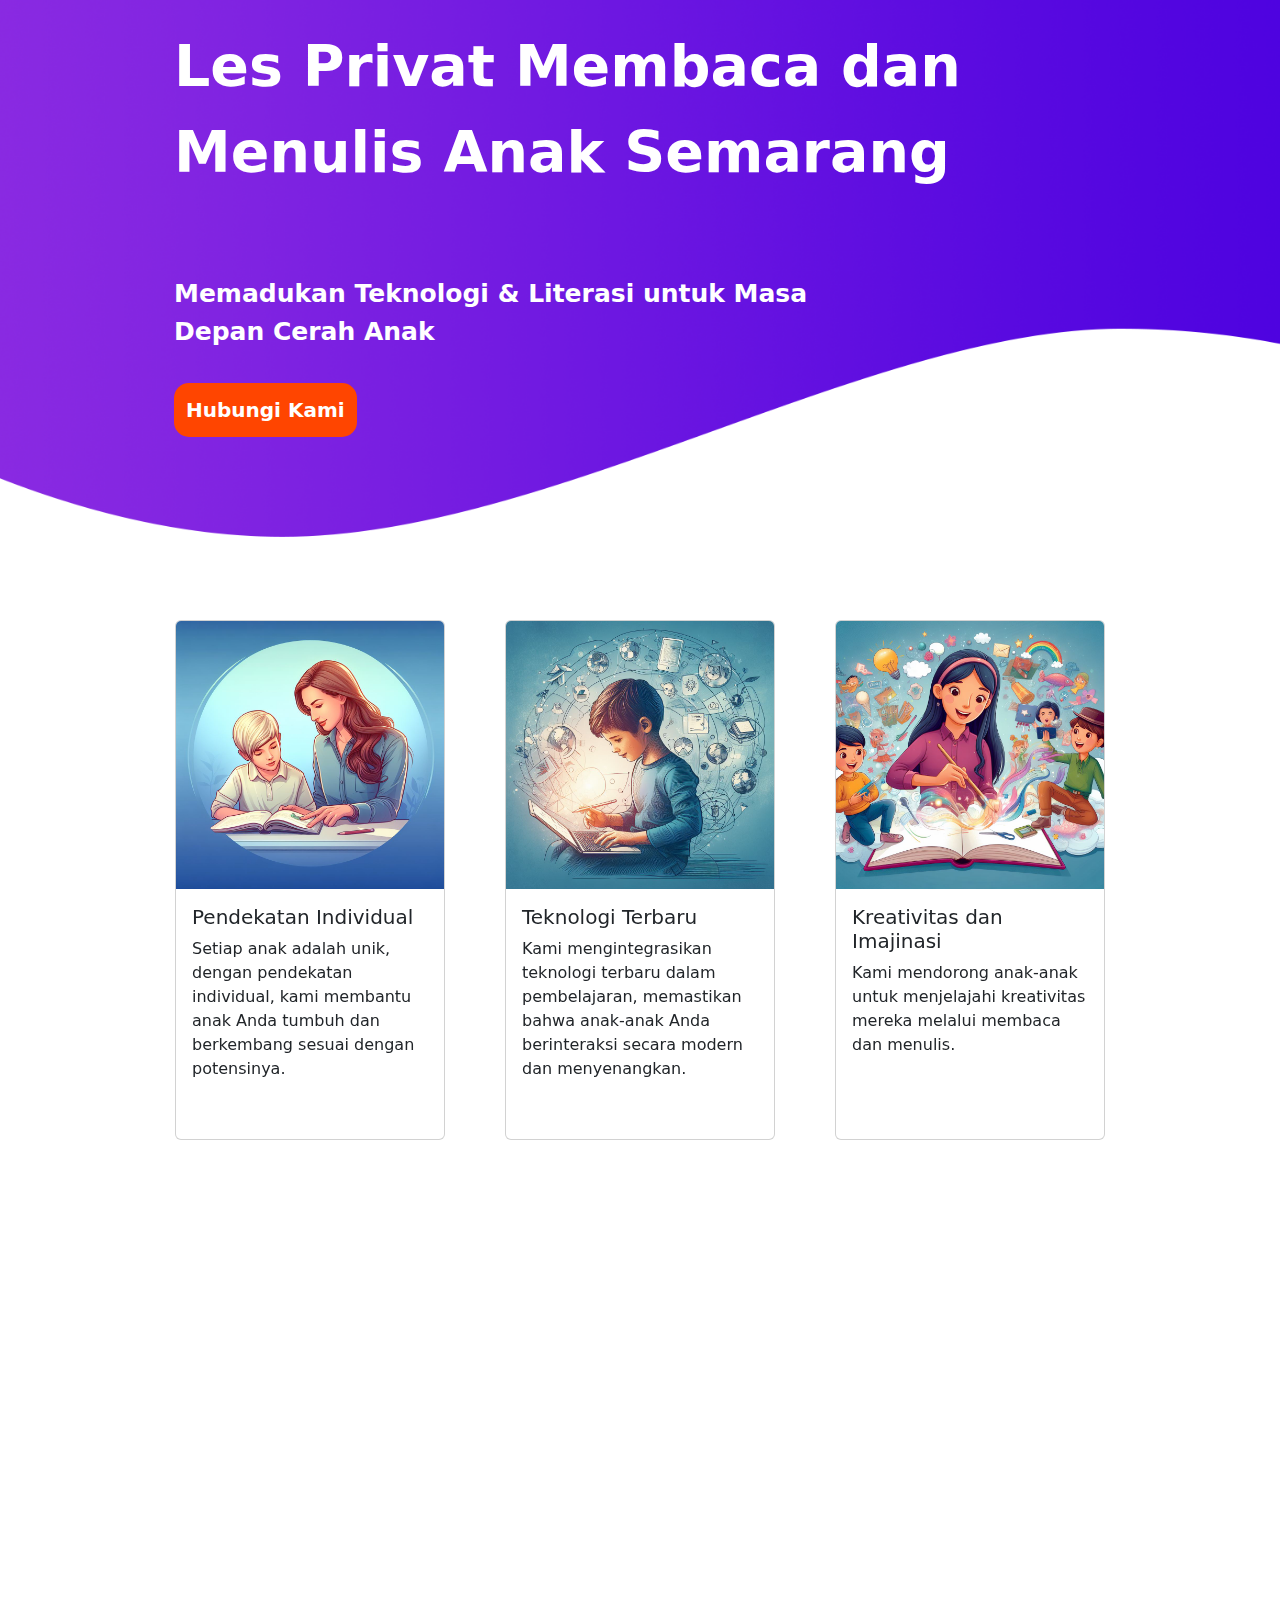
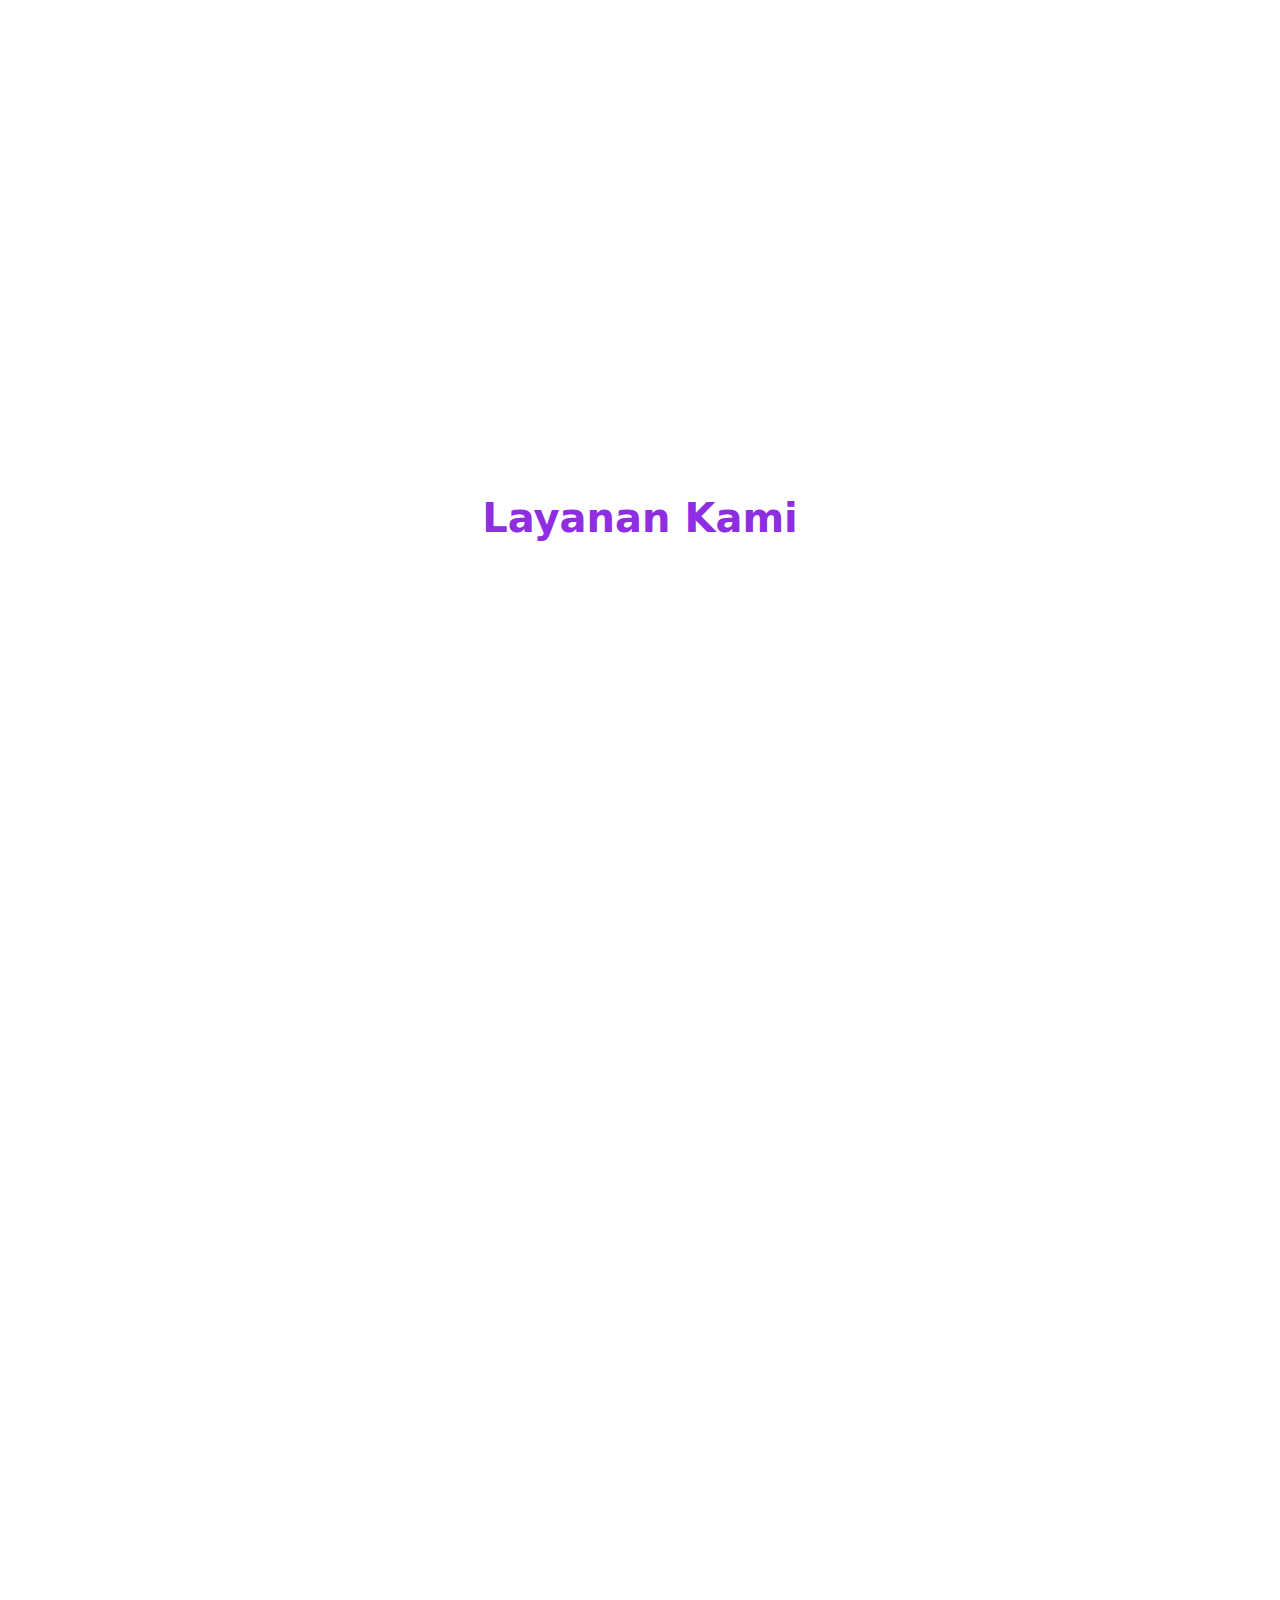
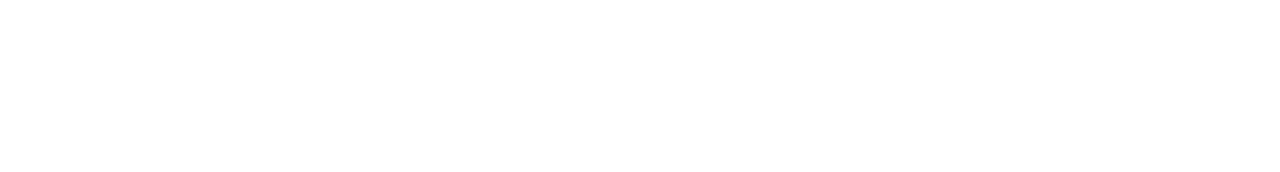
==== index.html @ 1efd6725 "Membuat landing page les privat" ====
<!doctype html>
<html lang="id">

<head>
    <meta charset="utf-8">
    <meta name="viewport" content="width=device-width, initial-scale=1">
    <title>Les Privat Membaca dan Menulis Anak Semarang</title>
    <meta name="description" content="Memadukan Teknologi & Literasi untuk Masa Depan Cerah Anak">
    <link rel="icon" href="assets/image/icon.jpg" type="image/x-icon">
    <link href="assets/css/bootstrap.min.css" rel="stylesheet">
    <link href="assets/style.css" rel="stylesheet">
    <link rel="stylesheet" href="assets/aos-master/dist/aos.css">
    <!-- Meta Pixel Code -->
    <script>
        !function (f, b, e, v, n, t, s) {
            if (f.fbq) return; n = f.fbq = function () {
                n.callMethod ?
                n.callMethod.apply(n, arguments) : n.queue.push(arguments)
            };
            if (!f._fbq) f._fbq = n; n.push = n; n.loaded = !0; n.version = '2.0';
            n.queue = []; t = b.createElement(e); t.async = !0;
            t.src = v; s = b.getElementsByTagName(e)[0];
            s.parentNode.insertBefore(t, s)
        }(window, document, 'script',
            'https://connect.facebook.net/en_US/fbevents.js');
        fbq('init', '2188706338002375');
        fbq('track', 'PageView');
    </script>
    <noscript><img height="1" width="1" style="display:none"
            src="https://www.facebook.com/tr?id=2188706338002375&ev=PageView&noscript=1" /></noscript>
    <!-- End Meta Pixel Code -->
</head>

<body>
    <div class="header">

        <div class="px-4 py-4 title-position-hd">
            <div class="title">Les Privat Membaca dan Menulis Anak Semarang
            </div>

            <div class="title-2">Memadukan Teknologi & Literasi untuk Masa Depan Cerah Anak</div>

            <div><a href="https://wa.me/6283842368811" target="_blank"><button class="title-cta">Hubungi
                        Kami</button></a></div>

        </div>

    </div>


    <div class="layanan">

        <div class="card layanan-card-margin" style="width: 270px;" data-aos="fade-down">
            <img src="assets/image/individu.jpg" class="card-img-top" alt="...">
            <div class="card-body">
                <h5 class="card-title">Pendekatan Individual</h5>
                <p class="card-text">Setiap anak adalah unik,
                    dengan pendekatan individual, kami membantu anak Anda tumbuh dan berkembang sesuai dengan
                    potensinya.</p>

            </div>
        </div>

        <div class="card layanan-card-margin" style="width: 270px;" data-aos="fade-up">
            <img src="assets/image/teknologi.jpg" class="card-img-top" alt="...">
            <div class="card-body">

                <h5 class="card-title">Teknologi Terbaru</h5>
                <p class="card-text"> Kami mengintegrasikan teknologi terbaru dalam pembelajaran, memastikan bahwa
                    anak-anak Anda berinteraksi secara modern dan menyenangkan.</p>


            </div>
        </div>

        <div class="card layanan-card-margin" style="width: 270px;" data-aos="fade-down">
            <img src="assets/image/imajinasi.jpg" class="card-img-top" alt="...">
            <div class="card-body">

                <h5 class="card-title">Kreativitas dan Imajinasi</h5>
                <p class="card-text">Kami mendorong anak-anak untuk menjelajahi kreativitas mereka melalui membaca dan
                    menulis.</p>


            </div>
        </div>

    </div>

    <div class="tentang mt-4" data-aos="fade-up">
        <div class="tentang-pading">

            <img src="assets/image/alifsyahcom.jpg" class="profil" alt="Alifsyah">
            <div class="tentang-text tentang-text-margin">Saya adalah seorang programmer IT yang mendefinisikan masa
                depan melalui baris-baris kode canggih.
            </div>

            <div class="tentang-text mt-3">Selain passion saya dalam teknologi, saya juga memiliki pengalaman yang
                berharga
                dalam mengajar anak-anak memahami dunia kata-kata. Saya sangat percaya bahwa literasi adalah kunci untuk
                masa depan yang cerah, dan saya berkomitmen untuk membantu anak-anak meraih potensi mereka dalam hal
                membaca dan menulis.
            </div>
        </div>
    </div>

    <div class="client mt-4">
        <div class="client-title">Layanan Kami</div>
    </div>



    <div class="center-client-data">
        <div class="client-data">



            <div class="card client-card-margin" style="width: 270px;" data-aos="fade-up">
                <img src="assets/image/laptop.jpg" class="card-img-top" alt="...">
                <div class="card-body">
                    <h5 class="card-title">Menggunakan Laptop</h5>
                    <p class="card-text">Kami menggunakan laptop, untuk memberikan cara belajar yang lebih modern.</p>




                </div>
            </div>


            <div class="card client-card-margin" style="width: 270px;" data-aos="fade-down">
                <img src="assets/image/buku.jpg" class="card-img-top" alt="...">
                <div class="card-body">
                    <h5 class="card-title">Tersedia Alat Tulis</h5>
                    <p class="card-text">Semua perlengkapan tulis seperti buku dan pensil sudah kami sediakan.
                    </p>





                </div>
            </div>


            <div class="card client-card-margin" style="width: 270px;" data-aos="fade-up">
                <img src="assets/image/rumah.jpg" class="card-img-top" alt="...">
                <div class="card-body">
                    <h5 class="card-title">Belajar Di rumah Sendiri</h5>
                    <p class="card-text">Kami siap datang ke rumah anda, belajar menjadi lebih nyaman.
                    </p>



                </div>
            </div>


        </div>
    </div>



    <div class="kontak" data-aos="fade-up">
        <div class="kontak-margin">
            <div class="footer-text mt-footer-text ">
                Telepon: 083842368811
            </div>
            <div class="footer-text mt-2">
                Alamat: Jl.Peterongan Tengah No.369 Semarang
            </div>
            <div class="mt-2">
                <span><a href="https://www.instagram.com/alifsyahpanji/" target="_blank"><img
                            src="assets/image/instagram.png" alt="instagram" style="width: 35px;"></a></span>

                <span class="ms-3"><a href="https://www.facebook.com/AlifsyahPanji/" target="_blank"><img
                            src="assets/image/facebook.png" alt="facebook" style="width: 35px;"></a></span>

            </div>

        </div>

        <div class="copyright">
            <div>Alifsyah &copy;
                2023
            </div>
        </div>



    </div>

    <script src="assets/aos-master/dist/aos.js"></script>
    <script>
        AOS.init();
    </script>
    <script src="assets/js/bootstrap.bundle.min.js"></script>
</body>

</html>
---- assets/style.css ----
.header {
    background-image: url(image/wave-header.png);
    background-repeat: no-repeat;
    background-size: cover;
    background-position: center;
    height: 400px;
}

.title {
    color: white;
    font-size: 28px;
    font-weight: 600;
}

.title-2 {
    color: white;
    font-size: 18px;
    font-weight: 600;
    margin-top: 50px;
}

.title-cta {
    font-weight: 600;
    background-color: orangered;
    color: white;
    padding: 12px;
    border-radius: 15px;
    border: none;
    margin-top: 27px;
}

.layanan {
    display: flex;
    flex-direction: column;
    align-items: center;
    margin-top: 30px;
}

.layanan-card-margin {
    margin-top: 40px;
    height: 520px;
}

.tentang {
    background-image: url(image/wave-mid.png);
    background-repeat: no-repeat;
    background-size: cover;
    background-position: center;
    height: 700px;
}

.tentang-pading {
    padding-left: 17px;
    padding-right: 17px;
}

.tentang-text-margin {
    margin-top: 31px;
}

.tentang-text {
    color: white;
    font-size: 16px;
    font-weight: 600;
}

.profil {
    width: 150px;
    border-radius: 50%;
    margin-top: 70px;
}

.client {
    display: flex;
    justify-content: center;
}

.client-title {
    color: #8E2DE2;
    font-size: 30px;
    font-weight: 600;
}

.center-client-data {
    display: flex;
    justify-content: center;
}

.client-data {
    display: flex;
    flex-direction: column;
    align-items: center;
    margin-top: 40px;
}

.client-card-margin {
    margin-top: 30px;
    height: 450px;
}

.btn-project {
    background-color: #8E2DE2;
    color: white;
    border-radius: 10px;
    padding: 9px;
    text-decoration: none;
    margin-top: 50px;
    font-weight: 700;
}

.kontak {
    margin-top: 70px;
    background-image: url(image/wave-footer.png);
    background-repeat: no-repeat;
    background-size: cover;
    background-position: center;
    height: 300px;
}

.kontak-margin {
    padding-top: 27px;
    margin-left: 15px;
    width: 300px;
}

.mt-footer-text {
    margin-top: 45px;
}

.footer-text {
    color: white;
    font-size: 16px;
    font-weight: 600;

}

.copyright {
    display: flex;
    justify-content: center;
    font-size: 15px;
    font-weight: 700;
    color: white;
    margin-top: 55px;
}


@media only screen and (orientation: landscape) {
    .header {
        background-image: url(image/wave-header-hd.png);
        height: 550px;

    }

    .title-position-hd {
        margin-left: 150px;
        margin-right: 150px;
    }

    .title {
        font-size: 57px;
        font-weight: 700;
    }

    .title-2 {
        width: 700px;
        font-size: 25px;
        font-weight: 600;
        margin-top: 80px;
    }

    .title-cta {
        font-family: 700;
        font-size: 20px;
        margin-top: 33px;
    }

    .layanan {
        flex-direction: row;
        justify-content: center;
    }

    .layanan-card-margin {
        margin-top: 40px;
        margin-left: 30px;
        margin-right: 30px;

    }

    .tentang {
        background-image: url(image/wave-mid-hd.png);
        height: 900px;
    }

    .tentang-pading {
        margin-left: 150px;
    }

    .profil {
        width: 250px;
        border-radius: 50%;
        margin-top: 110px;
    }

    .tentang-text {
        font-size: 25px;
        font-weight: 600;
        width: 900px;
    }

    .tentang-text-margin {
        margin-top: 60px;
    }

    .client-title {

        font-size: 40px;
        font-weight: 600;
    }

    .client-data {
        flex-direction: row;
        justify-content: center;
        margin-top: 50px;
        margin-left: 40px;
        flex-wrap: wrap;
        width: 1000px;

    }

    .client-card-margin {
        margin-left: 30px;
        margin-right: 30px;
    }



    .kontak {
        background-image: url(image/wave-footer-hd.png);
        height: 520px;
    }

    .kontak-margin {
        padding-top: 170px;
        margin-left: 150px;
        width: 600px;
    }

    .footer-text {
        font-size: 25px;
        font-weight: 600;

    }

    .copyright {
        font-size: 20px;
        font-weight: 700;
        margin-top: 115px;
    }


}
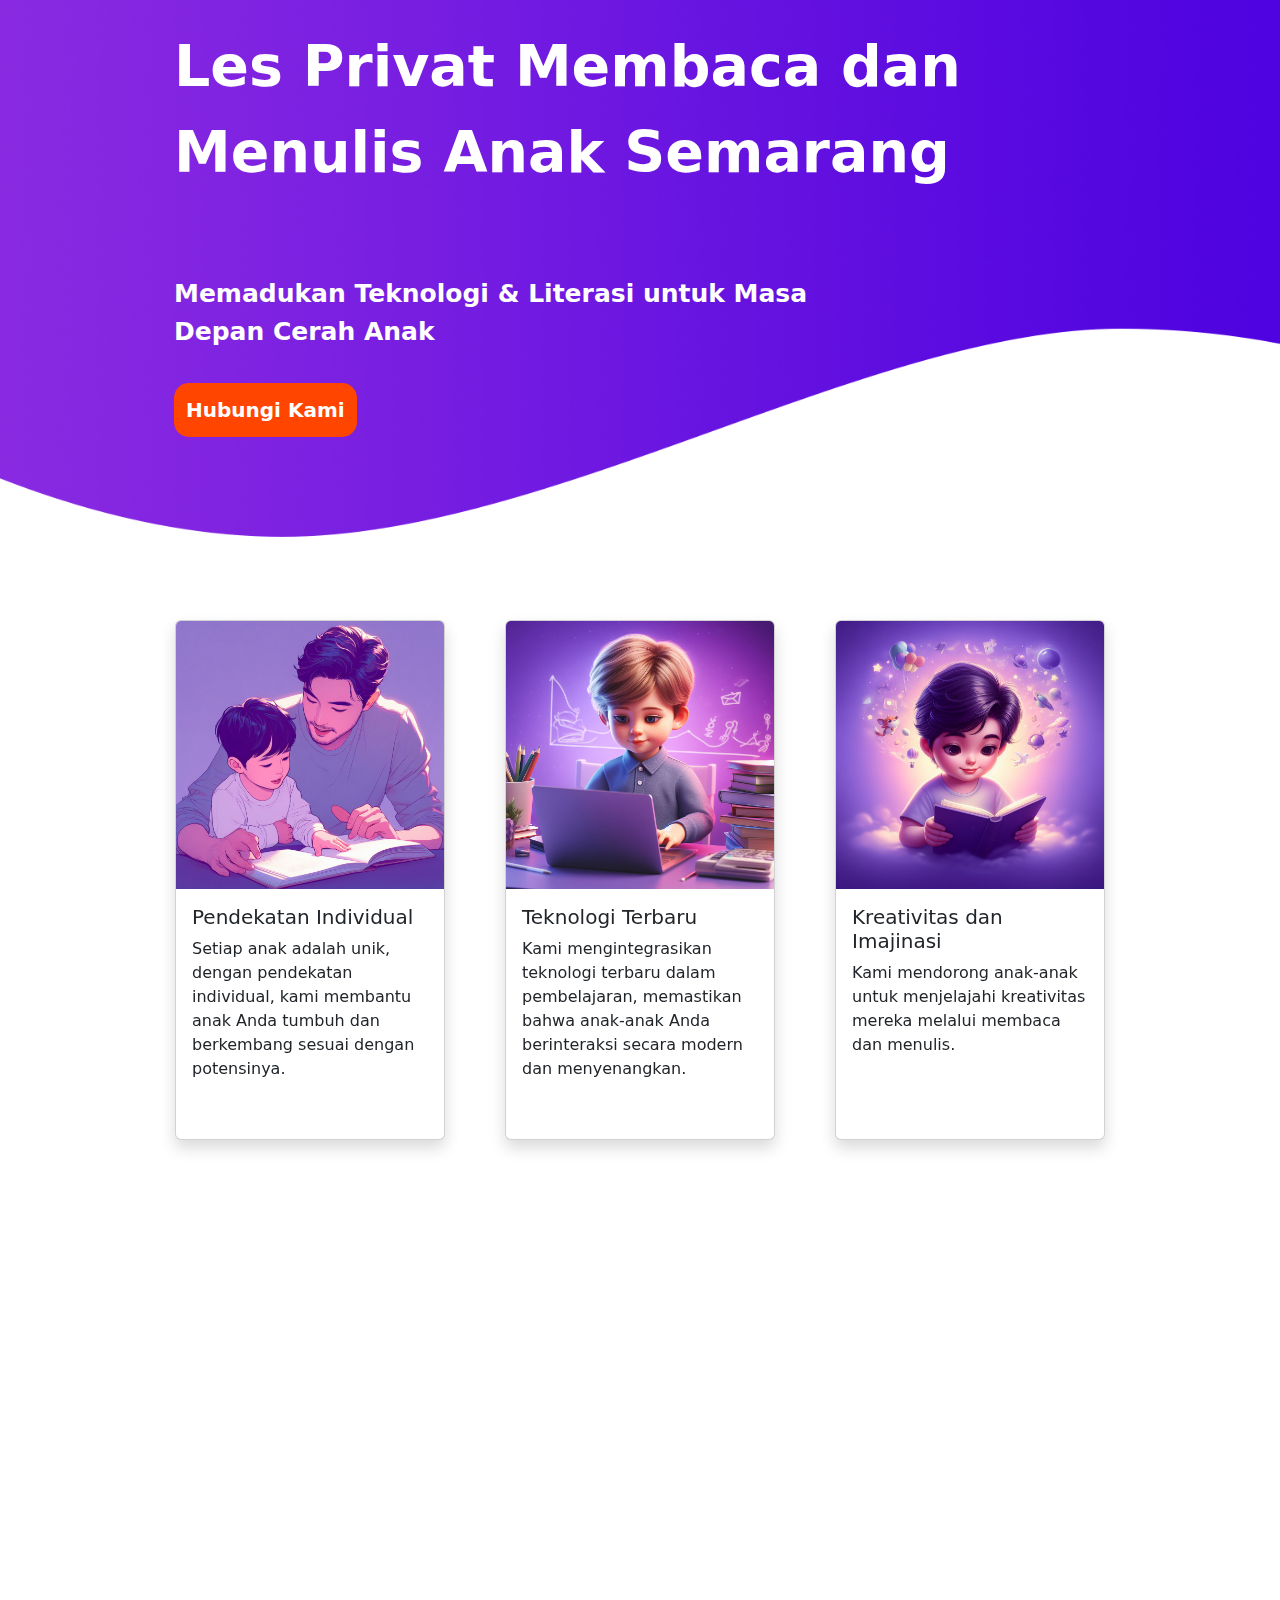
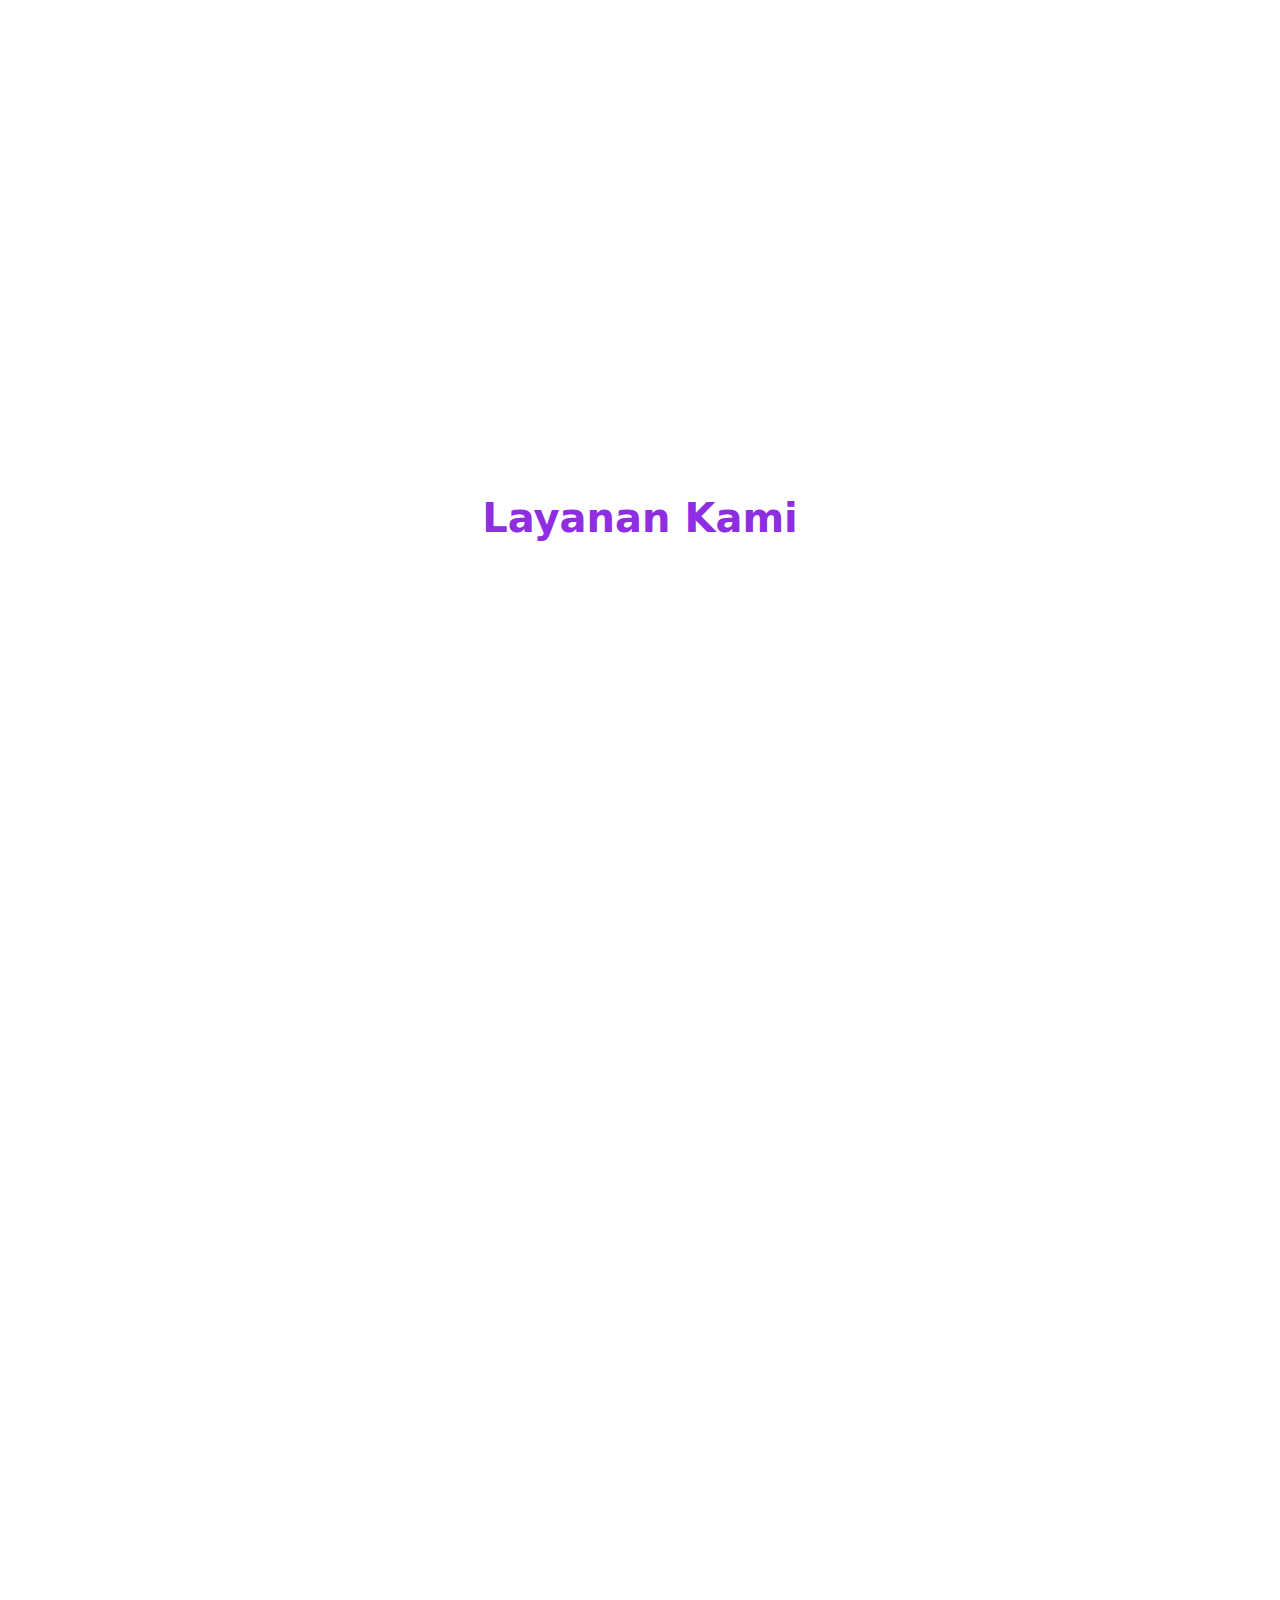
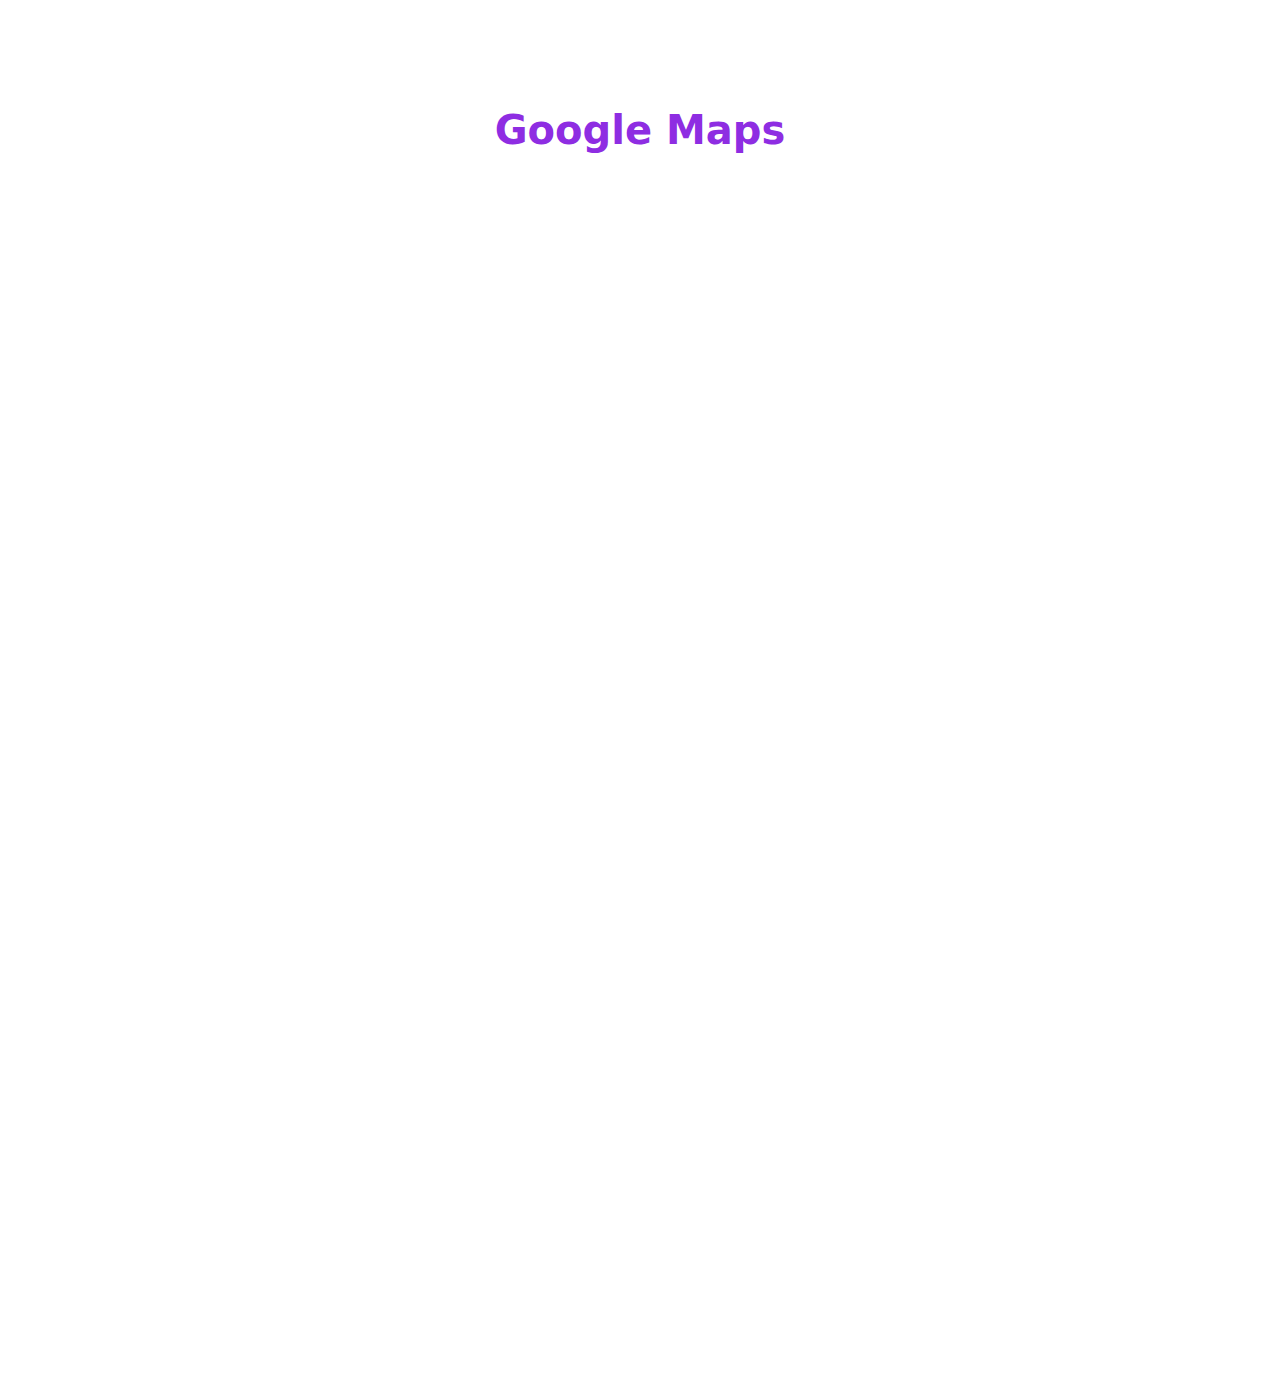
==== commit bd99532e: "Menambah CTA dan memperbaiki beberapa info" ====
--- a/index.html
+++ b/index.html
@@ -15,7 +15,7 @@
         !function (f, b, e, v, n, t, s) {
             if (f.fbq) return; n = f.fbq = function () {
                 n.callMethod ?
-                n.callMethod.apply(n, arguments) : n.queue.push(arguments)
+                    n.callMethod.apply(n, arguments) : n.queue.push(arguments)
             };
             if (!f._fbq) f._fbq = n; n.push = n; n.loaded = !0; n.version = '2.0';
             n.queue = []; t = b.createElement(e); t.async = !0;
@@ -50,8 +50,8 @@
 
     <div class="layanan">
 
-        <div class="card layanan-card-margin" style="width: 270px;" data-aos="fade-down">
-            <img src="assets/image/individu.jpg" class="card-img-top" alt="...">
+        <div class="card layanan-card-margin shadow" style="width: 270px;" data-aos="fade-down">
+            <img src="assets/image/manfaat1.jpg" class="card-img-top" alt="...">
             <div class="card-body">
                 <h5 class="card-title">Pendekatan Individual</h5>
                 <p class="card-text">Setiap anak adalah unik,
@@ -61,8 +61,8 @@
             </div>
         </div>
 
-        <div class="card layanan-card-margin" style="width: 270px;" data-aos="fade-up">
-            <img src="assets/image/teknologi.jpg" class="card-img-top" alt="...">
+        <div class="card layanan-card-margin shadow" style="width: 270px;" data-aos="fade-up">
+            <img src="assets/image/manfaat2.jpg" class="card-img-top" alt="...">
             <div class="card-body">
 
                 <h5 class="card-title">Teknologi Terbaru</h5>
@@ -73,8 +73,8 @@
             </div>
         </div>
 
-        <div class="card layanan-card-margin" style="width: 270px;" data-aos="fade-down">
-            <img src="assets/image/imajinasi.jpg" class="card-img-top" alt="...">
+        <div class="card layanan-card-margin shadow" style="width: 270px;" data-aos="fade-down">
+            <img src="assets/image/manfaat3.jpg" class="card-img-top" alt="...">
             <div class="card-body">
 
                 <h5 class="card-title">Kreativitas dan Imajinasi</h5>
@@ -115,8 +115,8 @@
 
 
 
-            <div class="card client-card-margin" style="width: 270px;" data-aos="fade-up">
-                <img src="assets/image/laptop.jpg" class="card-img-top" alt="...">
+            <div class="card client-card-margin shadow" style="width: 270px;" data-aos="fade-up">
+                <img src="assets/image/laptop-purple.jpg" class="card-img-top" alt="...">
                 <div class="card-body">
                     <h5 class="card-title">Menggunakan Laptop</h5>
                     <p class="card-text">Kami menggunakan laptop, untuk memberikan cara belajar yang lebih modern.</p>
@@ -128,8 +128,8 @@
             </div>
 
 
-            <div class="card client-card-margin" style="width: 270px;" data-aos="fade-down">
-                <img src="assets/image/buku.jpg" class="card-img-top" alt="...">
+            <div class="card client-card-margin shadow" style="width: 270px;" data-aos="fade-down">
+                <img src="assets/image/book-purple.jpg" class="card-img-top" alt="...">
                 <div class="card-body">
                     <h5 class="card-title">Tersedia Alat Tulis</h5>
                     <p class="card-text">Semua perlengkapan tulis seperti buku dan pensil sudah kami sediakan.
@@ -143,11 +143,11 @@
             </div>
 
 
-            <div class="card client-card-margin" style="width: 270px;" data-aos="fade-up">
-                <img src="assets/image/rumah.jpg" class="card-img-top" alt="...">
+            <div class="card client-card-margin shadow" style="width: 270px;" data-aos="fade-up">
+                <img src="assets/image/home-purple.jpg" class="card-img-top" alt="...">
                 <div class="card-body">
-                    <h5 class="card-title">Belajar Di rumah Sendiri</h5>
-                    <p class="card-text">Kami siap datang ke rumah anda, belajar menjadi lebih nyaman.
+                    <h5 class="card-title">Belajar di Rumah Sendiri</h5>
+                    <p class="card-text">Tidak perlu repot keluar rumah, belajar lebih nyaman di rumah sendiri.
                     </p>
 
 
@@ -161,7 +161,44 @@
 
 
 
-    <div class="kontak" data-aos="fade-up">
+    <div class="callto mt-4" data-aos="fade-down">
+        <div class="tentang-pading">
+
+
+            <div class="center-callto">
+                <div>
+                    <div class="callto-text">Sempurnakan Kemampuan Membaca dan Menulis Anak Anda
+                    </div>
+
+                    <div><a href="https://wa.me/6283842368811" target="_blank"><button class="title-cta">Whatsapp
+                                Kami</button></a></div>
+
+                </div>
+            </div>
+
+
+
+
+
+
+        </div>
+    </div>
+
+
+    <div class="client mt-4">
+        <div class="client-title">Google Maps</div>
+    </div>
+
+    <div class="container-maps" data-aos="fade-up">
+        <iframe
+            src="https://www.google.com/maps/embed?pb=!1m18!1m12!1m3!1d3960.0440746076415!2d110.43184637385001!3d-7.004092992997219!2m3!1f0!2f0!3f0!3m2!1i1024!2i768!4f13.1!3m3!1m2!1s0x2e708d1105a6be79%3A0x10c26c56559aa28d!2sAlifsyah%20Panji!5e0!3m2!1sid!2sid!4v1697642047050!5m2!1sid!2sid"
+            class="iframemaps" style="border:0;" allowfullscreen="" loading="lazy"
+            referrerpolicy="no-referrer-when-downgrade"></iframe>
+    </div>
+
+
+
+    <div class="kontak" data-aos="fade-down">
         <div class="kontak-margin">
             <div class="footer-text mt-footer-text ">
                 Telepon: 083842368811
--- a/assets/style.css
+++ b/assets/style.css
@@ -84,6 +84,7 @@
 .center-client-data {
     display: flex;
     justify-content: center;
+    margin-bottom: 60px;
 }
 
 .client-data {
@@ -106,6 +107,39 @@
     text-decoration: none;
     margin-top: 50px;
     font-weight: 700;
+}
+
+.callto {
+    background-image: url(image/cta-m.png);
+    height: 376px;
+}
+
+.center-callto {
+    display: flex;
+    align-items: center;
+    height: 370px;
+
+}
+
+.callto-text {
+    color: white;
+    font-size: 25px;
+    font-weight: 700;
+}
+
+.callto-text-margin {
+    padding-top: 90px;
+}
+
+.container-maps {
+    display: flex;
+    justify-content: center;
+    margin-top: 40px;
+}
+
+.iframemaps {
+    width: 290px;
+    height: 290px;
 }
 
 .kontak {
@@ -232,6 +266,32 @@
         margin-right: 30px;
     }
 
+    .callto {
+        background-image: url(image/cta-hd.png);
+        height: 538px;
+    }
+
+    .center-callto {
+        height: 530px;
+
+    }
+
+
+    .callto-text {
+        font-size: 45px;
+        font-weight: 700;
+        width: 900px;
+    }
+
+    .callto-text-margin {
+        padding-top: 130px;
+    }
+
+    .iframemaps {
+        width: 900px;
+        height: 600px;
+    }
+
 
 
     .kontak {
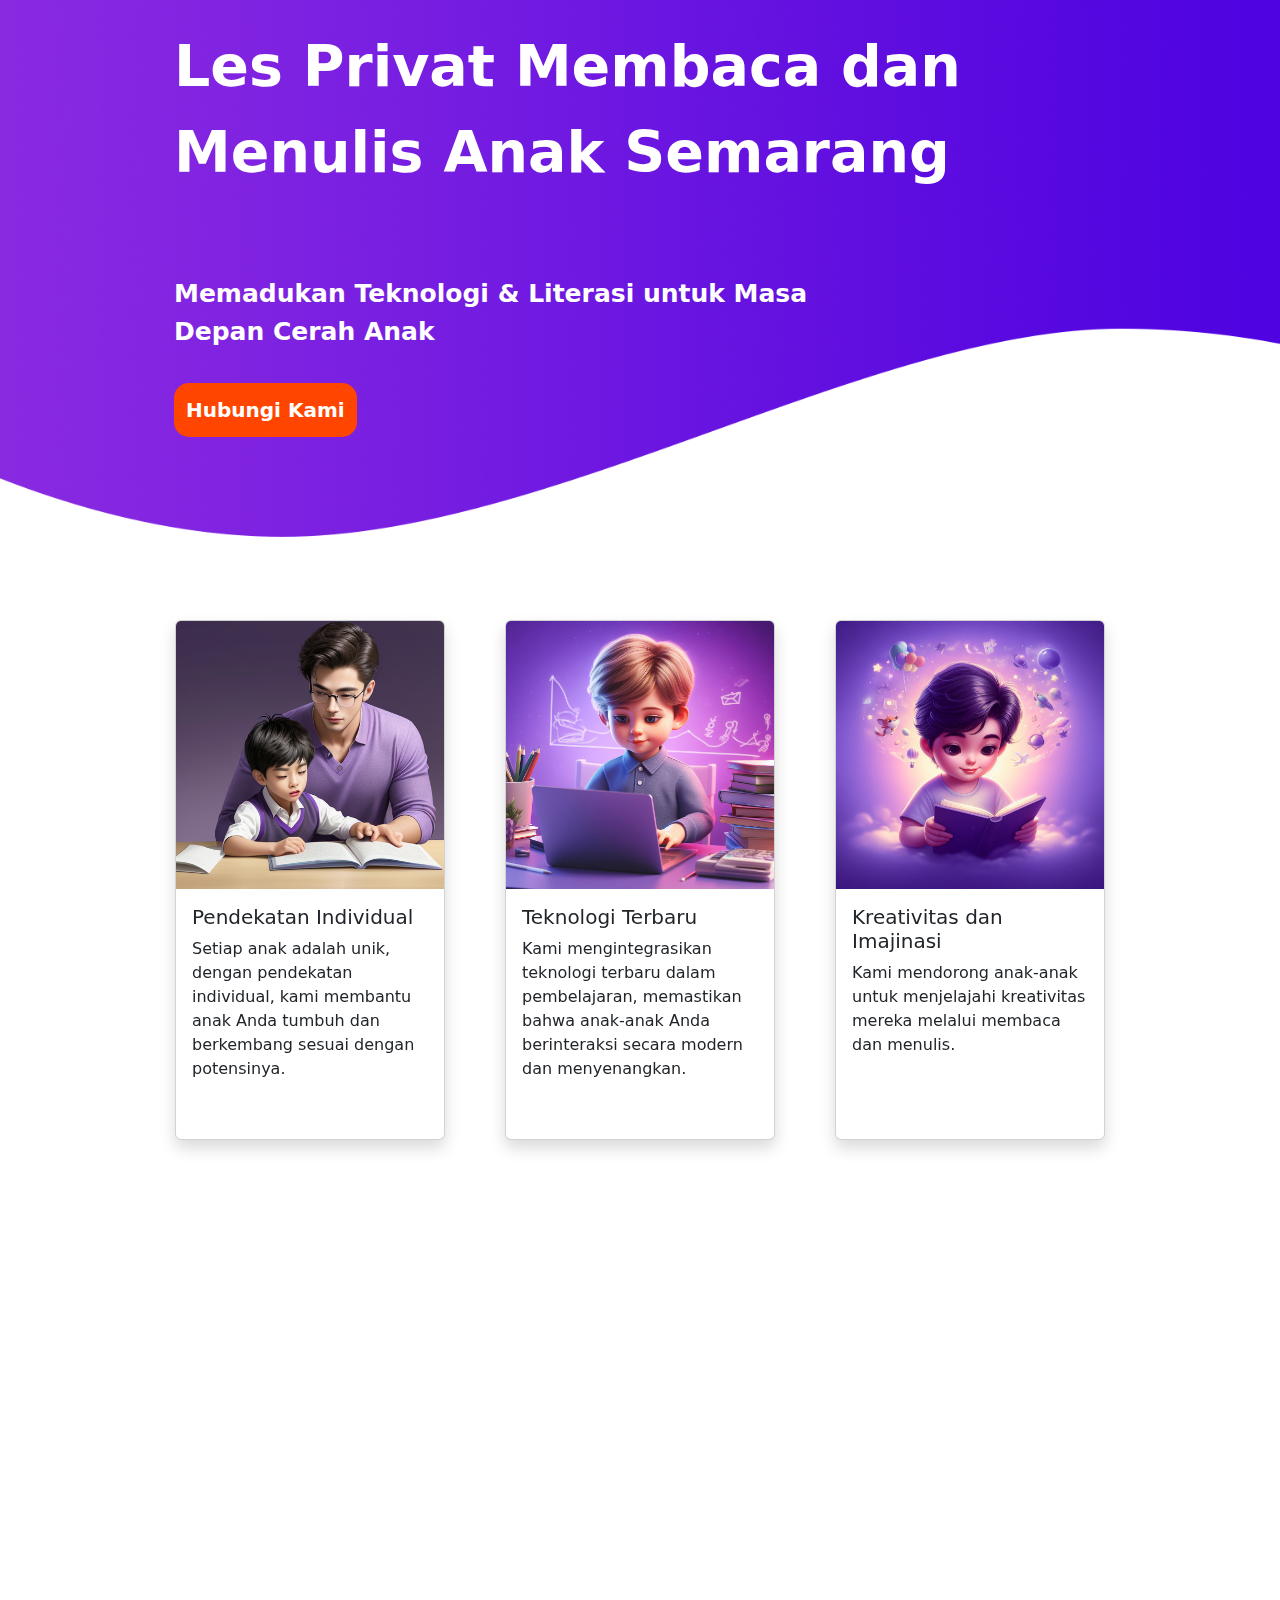
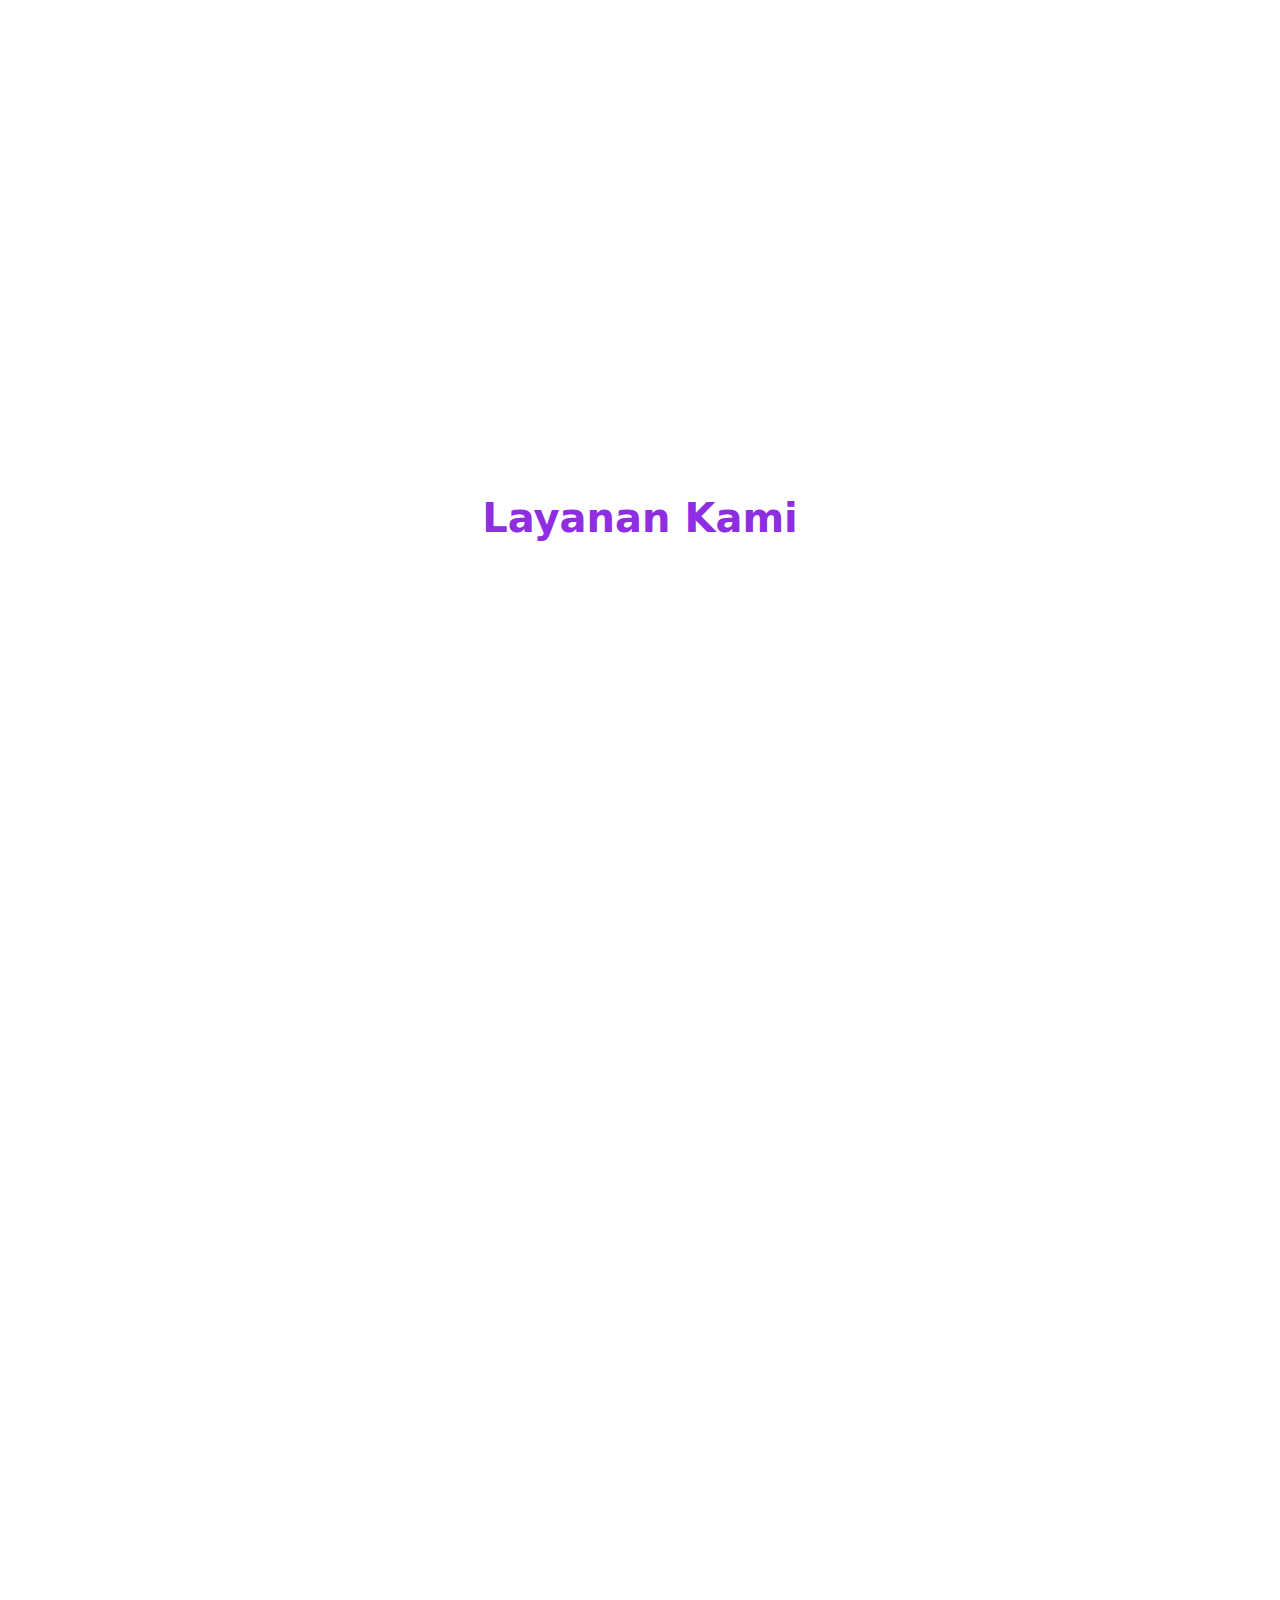
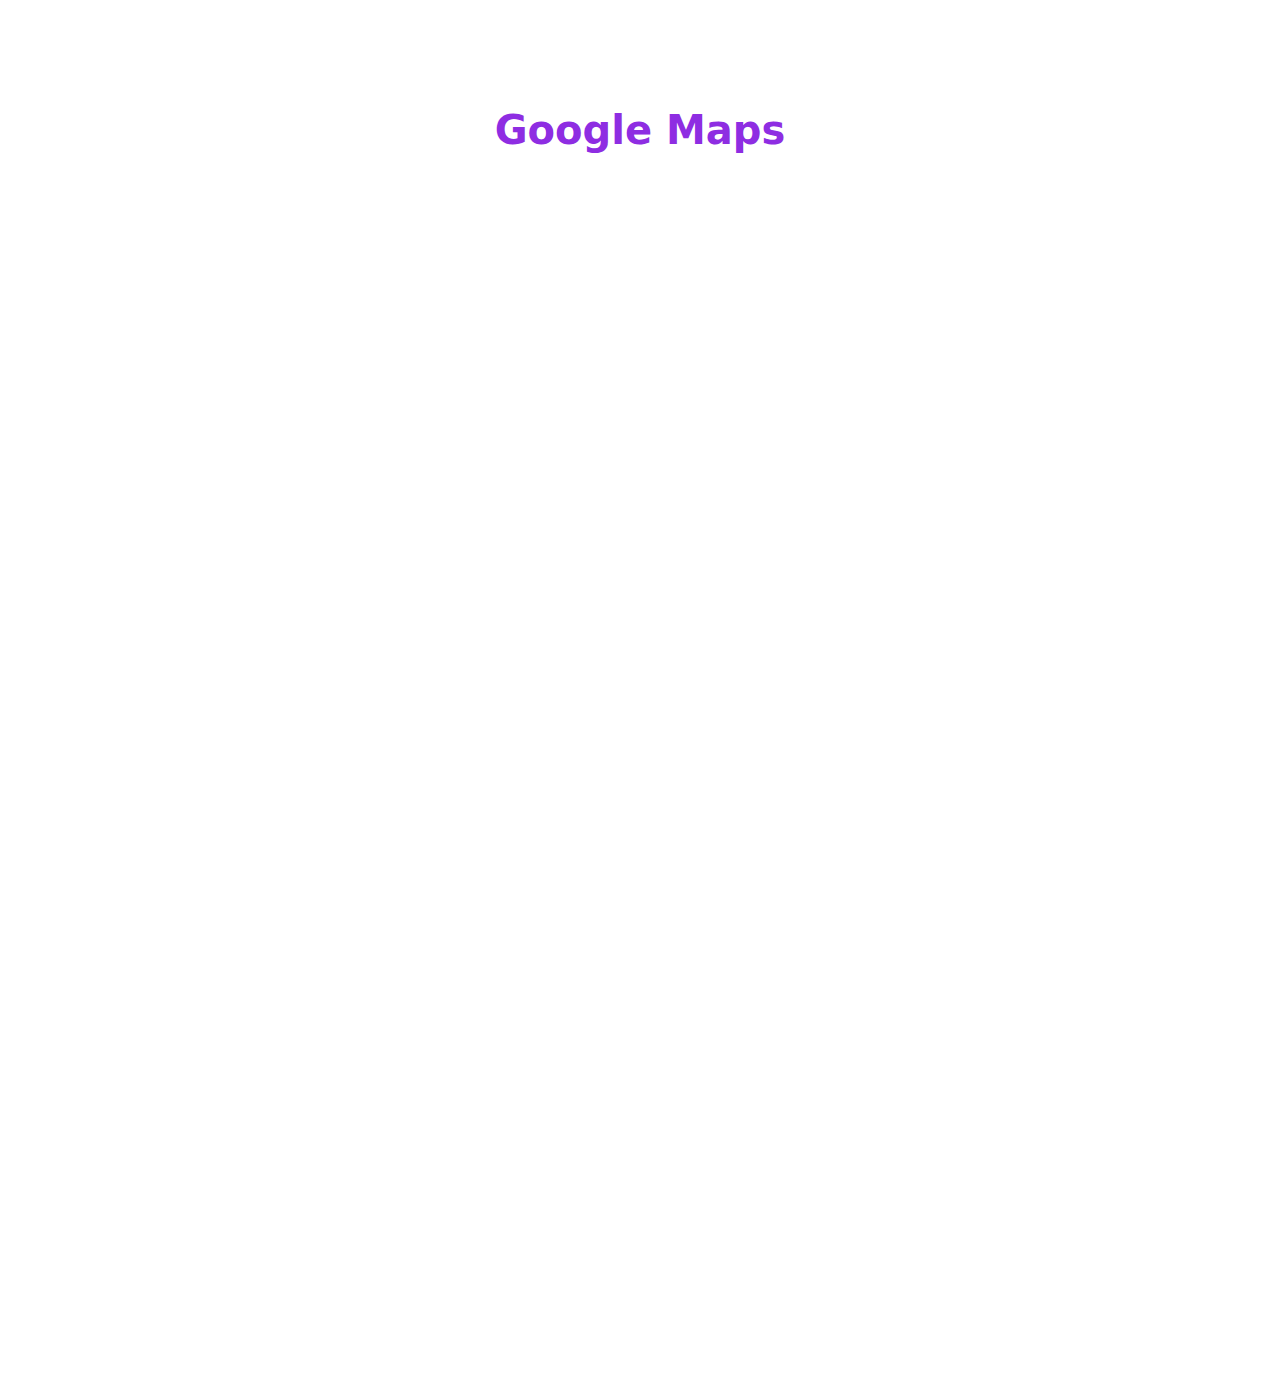
==== commit 6783fbb3: "Mengubah gambar pendekatan individual" ====
--- a/index.html
+++ b/index.html
@@ -51,7 +51,7 @@
     <div class="layanan">
 
         <div class="card layanan-card-margin shadow" style="width: 270px;" data-aos="fade-down">
-            <img src="assets/image/manfaat1.jpg" class="card-img-top" alt="...">
+            <img src="assets/image/manfaat1-ai.png" class="card-img-top" alt="...">
             <div class="card-body">
                 <h5 class="card-title">Pendekatan Individual</h5>
                 <p class="card-text">Setiap anak adalah unik,
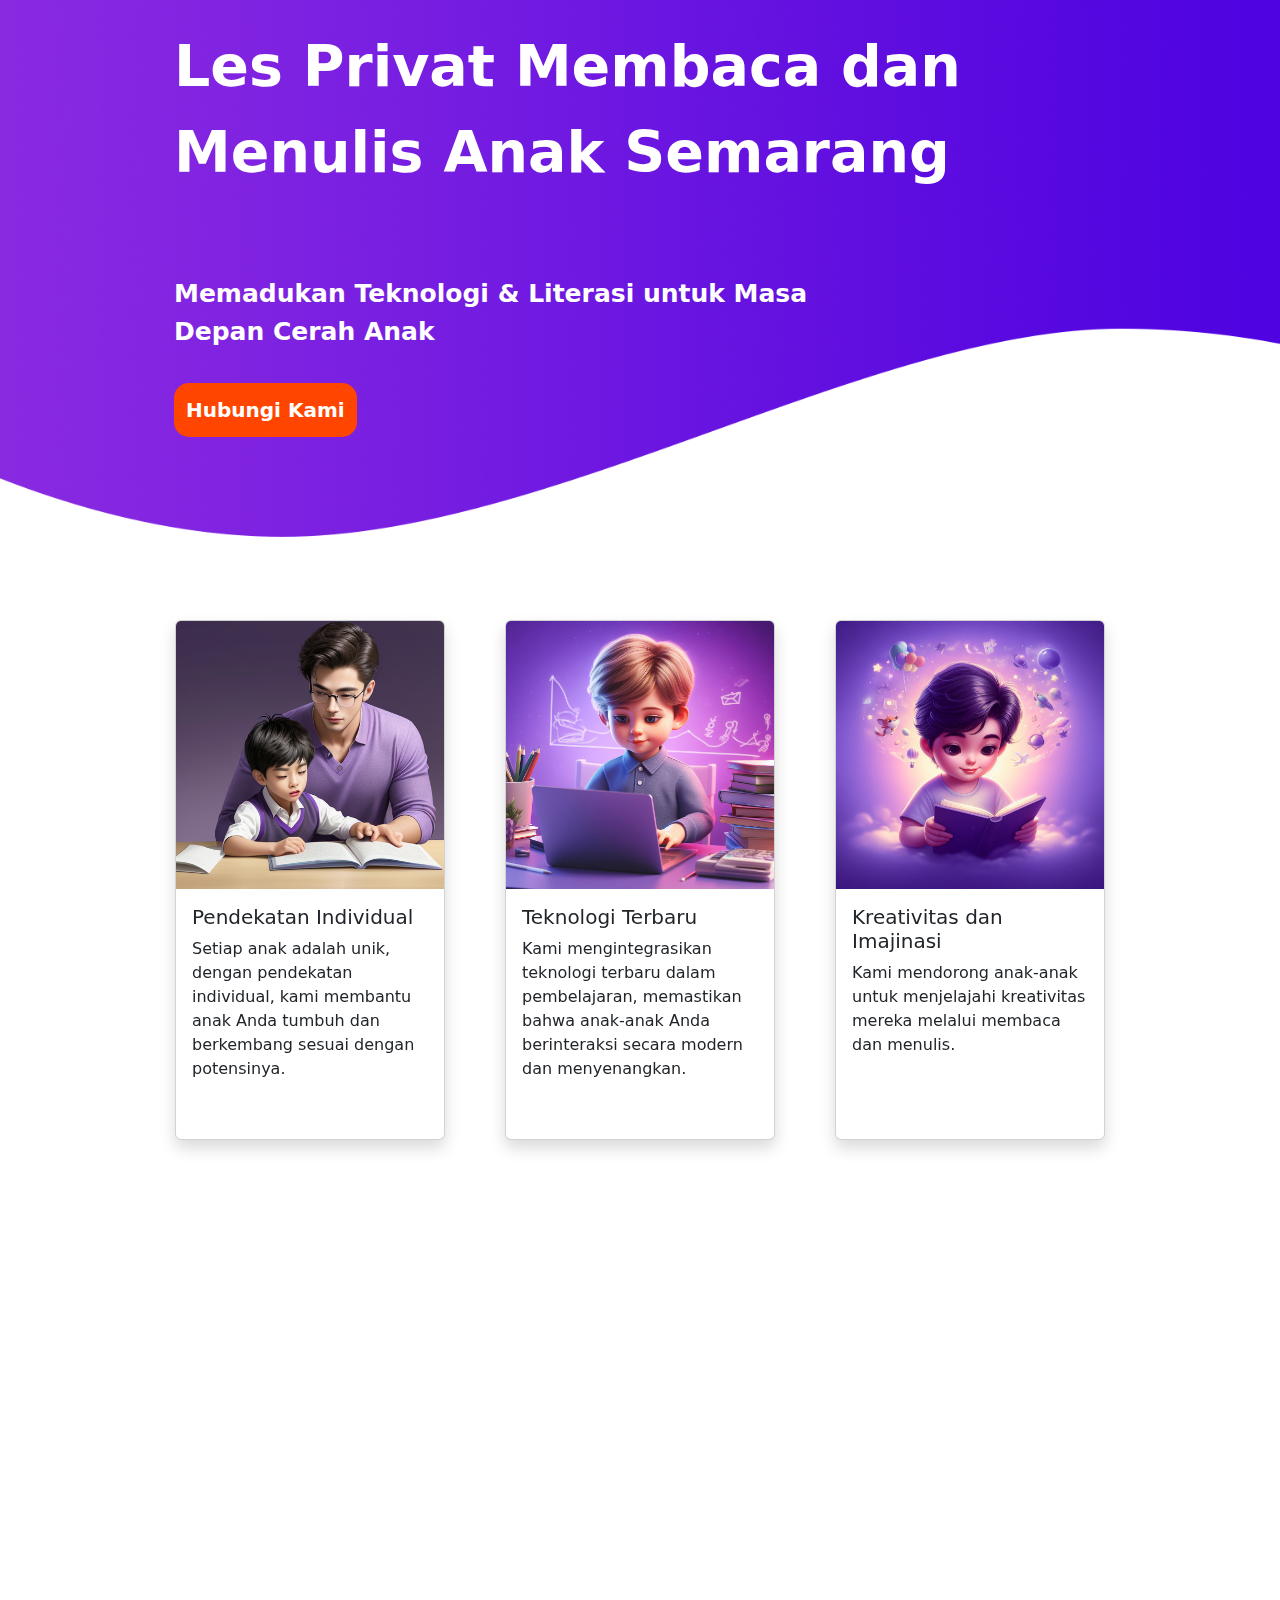
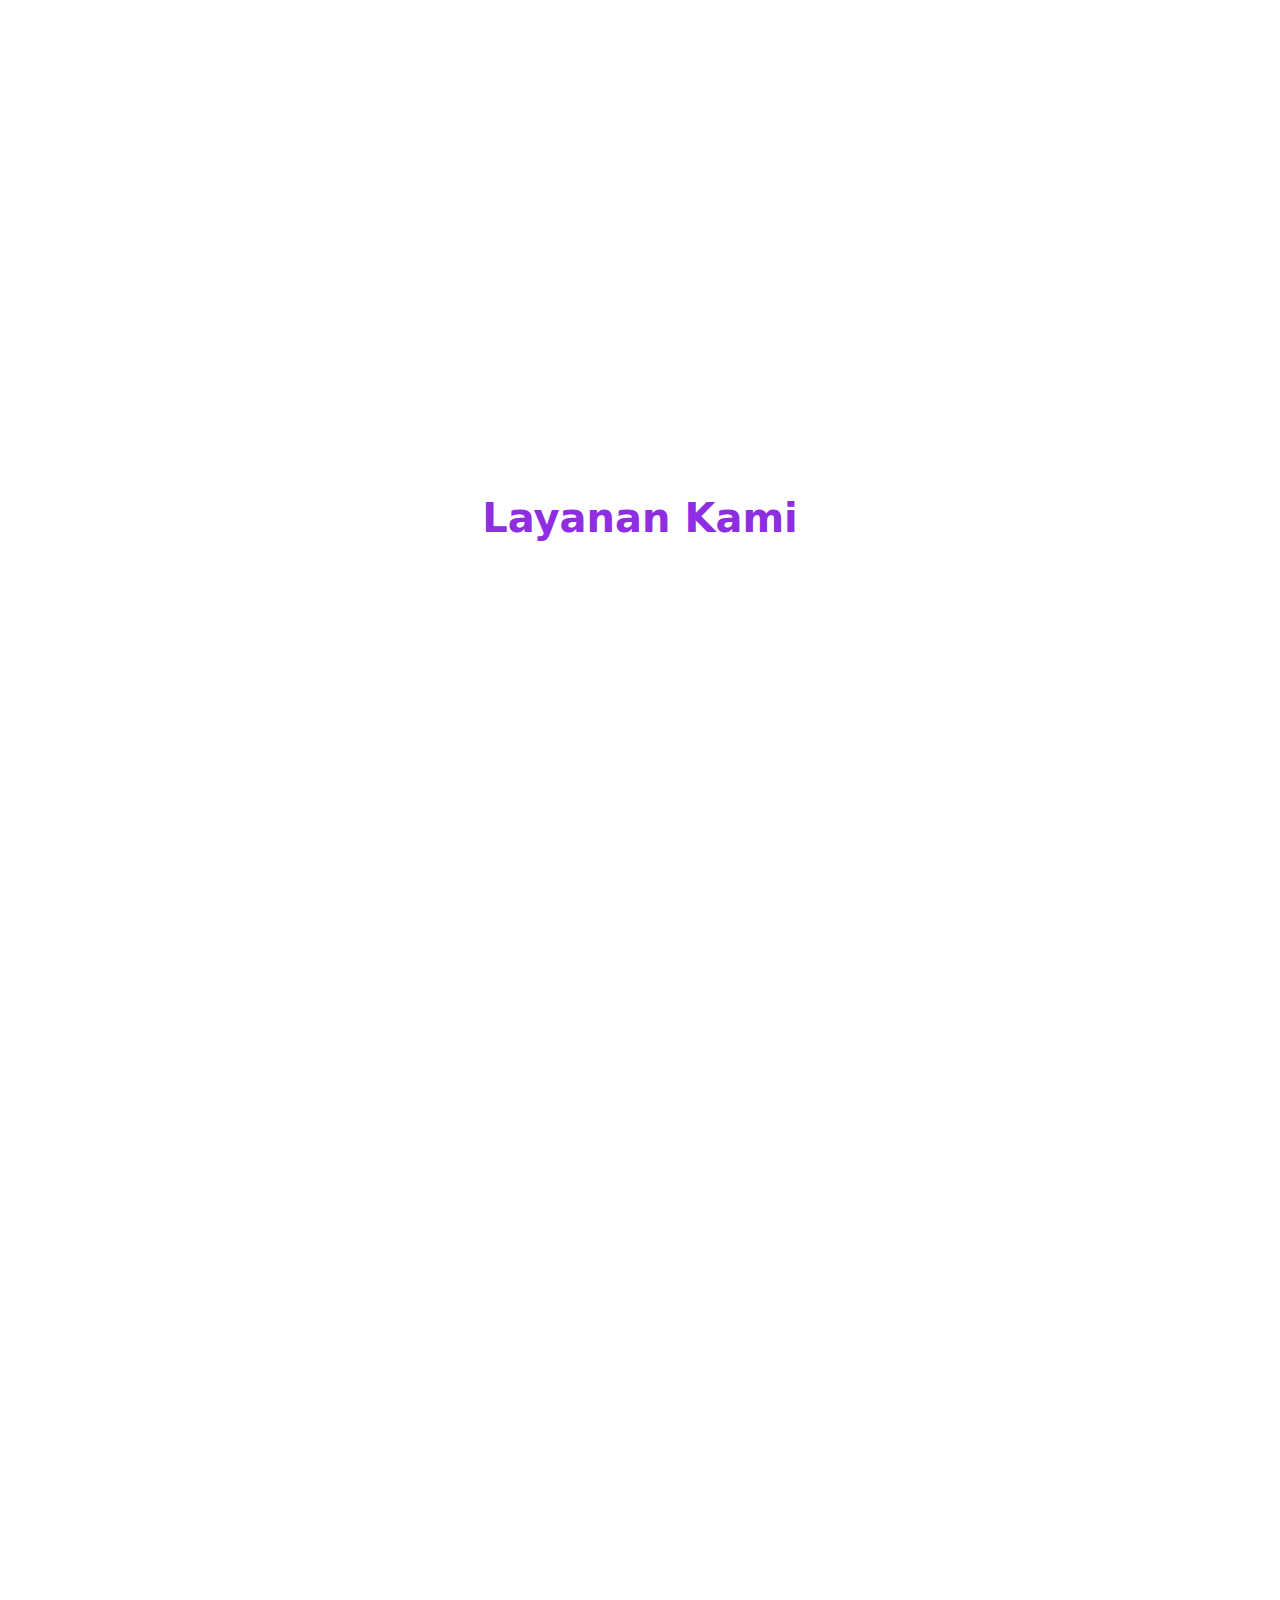
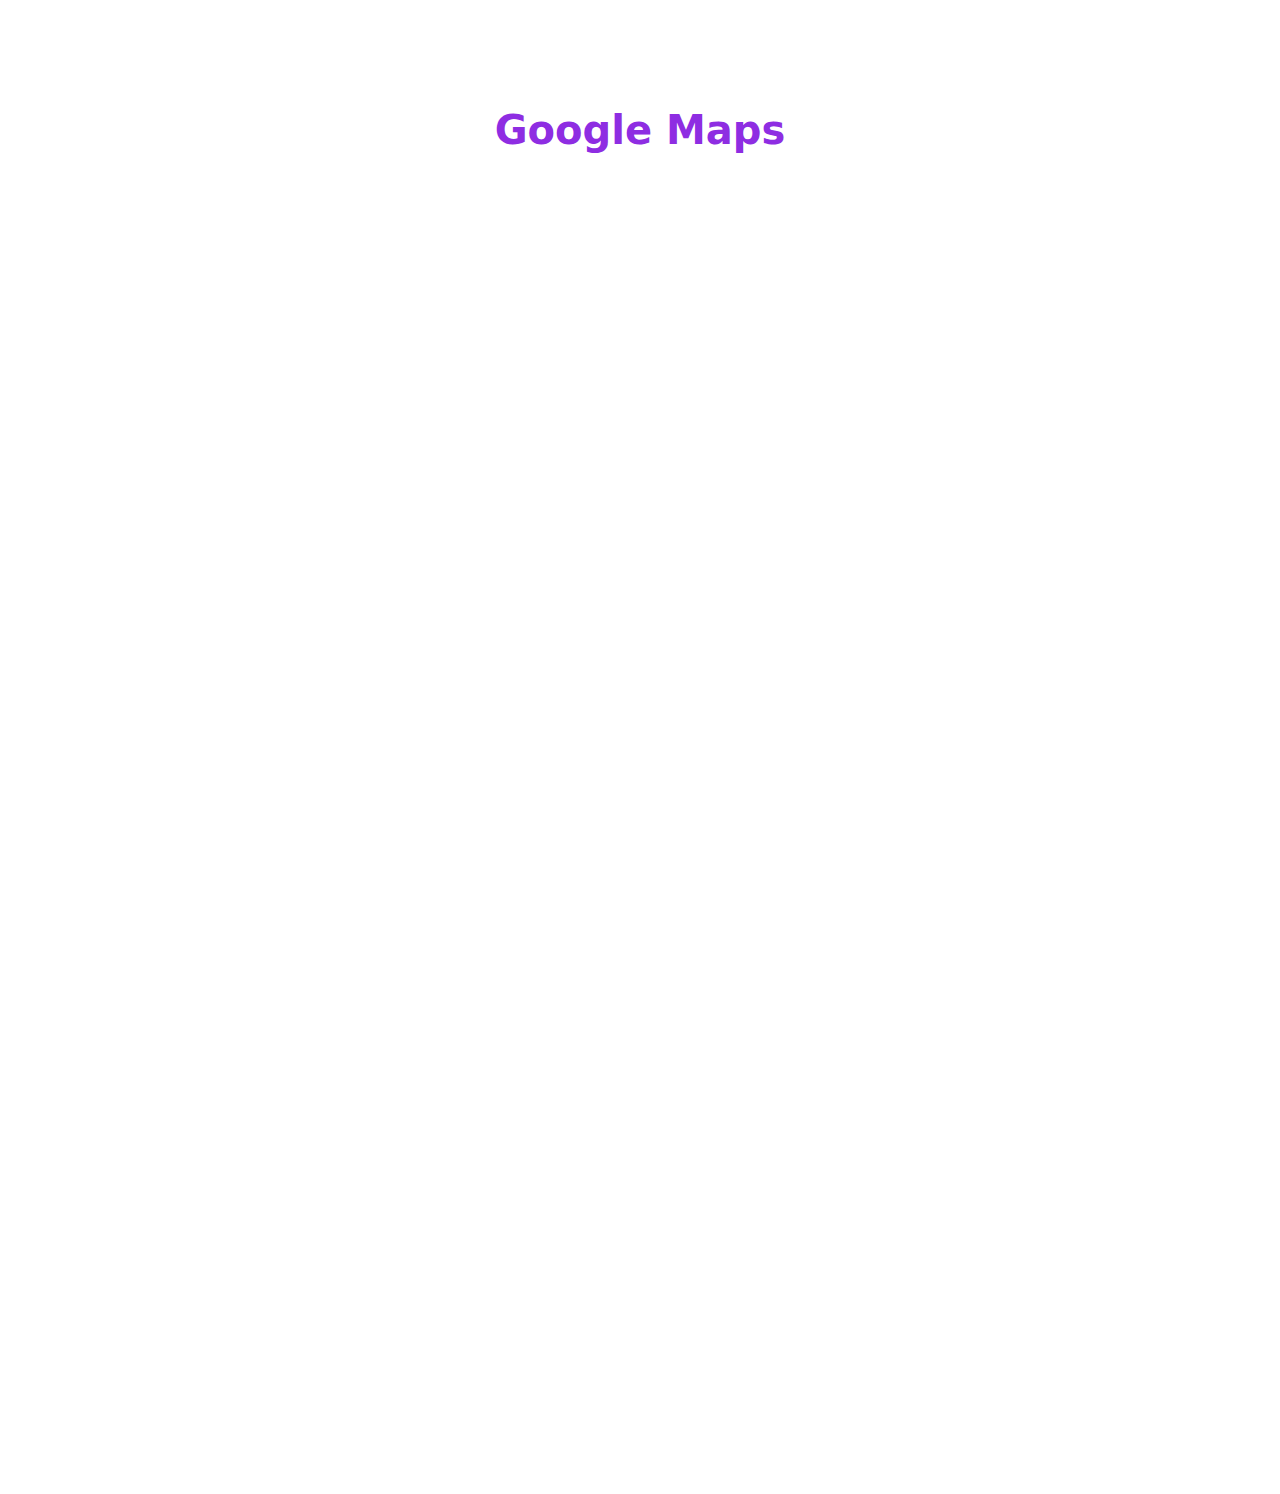
==== commit a3822fed: "Mengubah animasi menjadi fade up" ====
--- a/index.html
+++ b/index.html
@@ -50,7 +50,7 @@
 
     <div class="layanan">
 
-        <div class="card layanan-card-margin shadow" style="width: 270px;" data-aos="fade-down">
+        <div class="card layanan-card-margin shadow" style="width: 270px;" data-aos="fade-up">
             <img src="assets/image/manfaat1-ai.png" class="card-img-top" alt="...">
             <div class="card-body">
                 <h5 class="card-title">Pendekatan Individual</h5>
@@ -73,7 +73,7 @@
             </div>
         </div>
 
-        <div class="card layanan-card-margin shadow" style="width: 270px;" data-aos="fade-down">
+        <div class="card layanan-card-margin shadow" style="width: 270px;" data-aos="fade-up">
             <img src="assets/image/manfaat3.jpg" class="card-img-top" alt="...">
             <div class="card-body">
 
@@ -128,7 +128,7 @@
             </div>
 
 
-            <div class="card client-card-margin shadow" style="width: 270px;" data-aos="fade-down">
+            <div class="card client-card-margin shadow" style="width: 270px;" data-aos="fade-up">
                 <img src="assets/image/book-purple.jpg" class="card-img-top" alt="...">
                 <div class="card-body">
                     <h5 class="card-title">Tersedia Alat Tulis</h5>
@@ -161,7 +161,7 @@
 
 
 
-    <div class="callto mt-4" data-aos="fade-down">
+    <div class="callto mt-4" data-aos="fade-up">
         <div class="tentang-pading">
 
 
@@ -198,7 +198,7 @@
 
 
 
-    <div class="kontak" data-aos="fade-down">
+    <div class="kontak" data-aos="fade-up">
         <div class="kontak-margin">
             <div class="footer-text mt-footer-text ">
                 Telepon: 083842368811
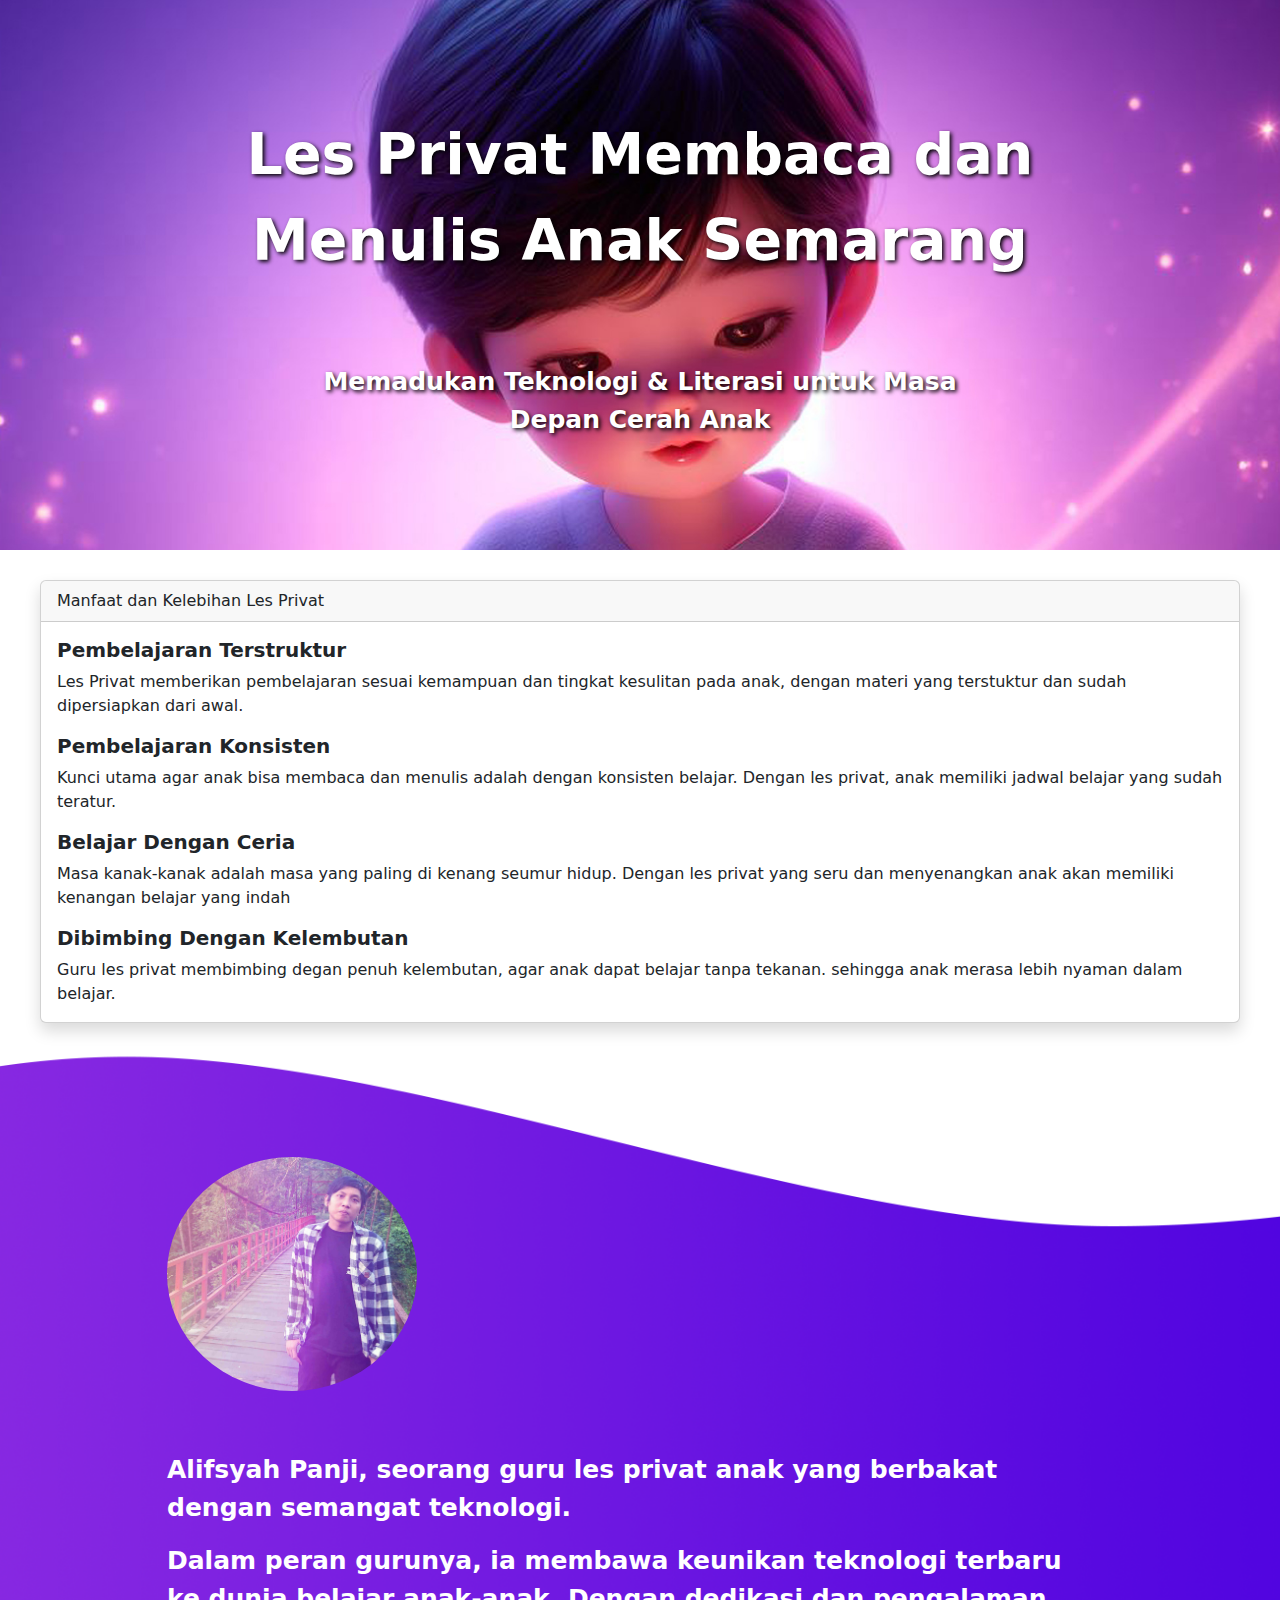
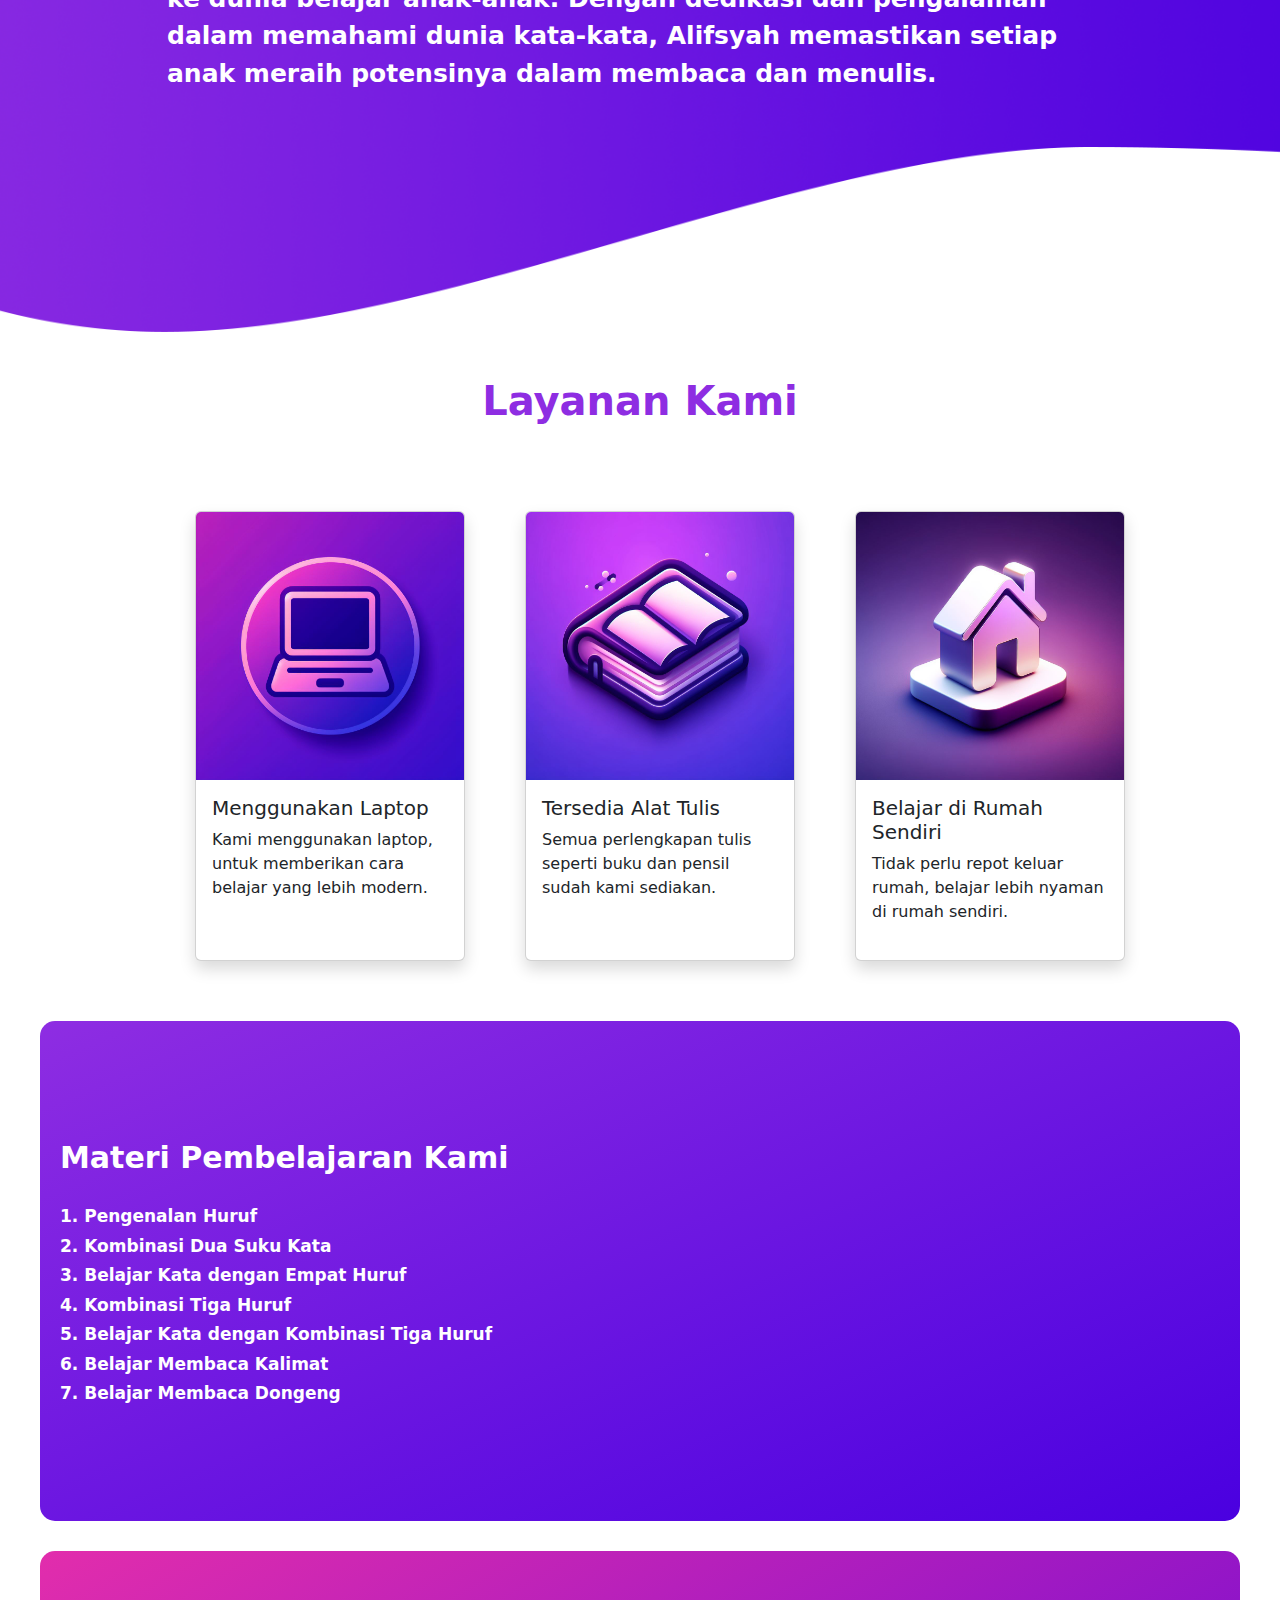
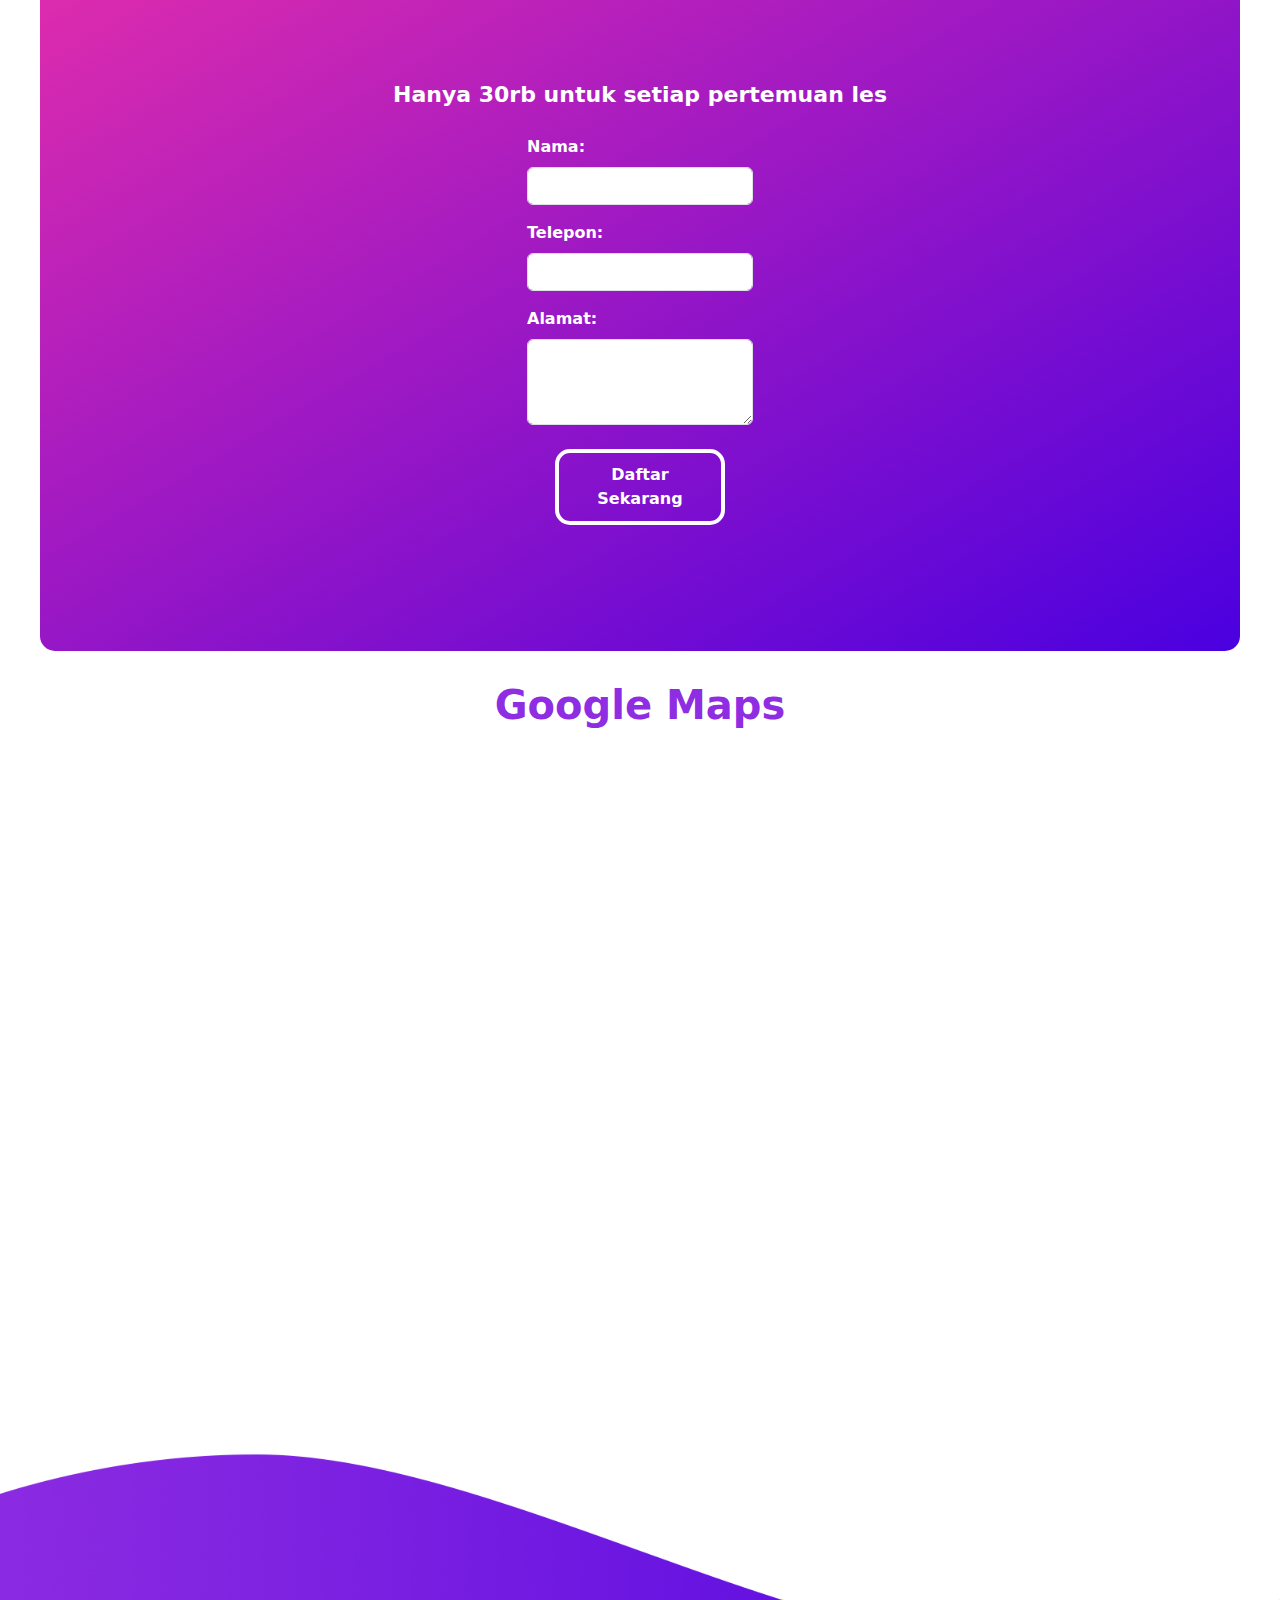
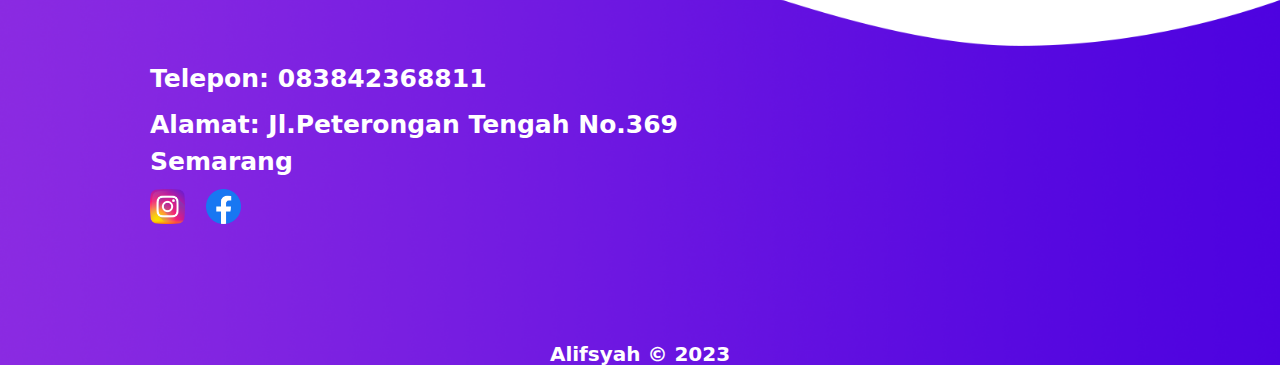
==== commit 20618230: "Mengubah tempilan lebih informatif dan menambah pendaftaran" ====
--- a/index.html
+++ b/index.html
@@ -40,66 +40,57 @@
 
             <div class="title-2">Memadukan Teknologi & Literasi untuk Masa Depan Cerah Anak</div>
 
-            <div><a href="https://wa.me/6283842368811" target="_blank"><button class="title-cta">Hubungi
-                        Kami</button></a></div>
-
-        </div>
-
-    </div>
-
-
-    <div class="layanan">
-
-        <div class="card layanan-card-margin shadow" style="width: 270px;" data-aos="fade-up">
-            <img src="assets/image/manfaat1-ai.png" class="card-img-top" alt="...">
+
+
+        </div>
+
+    </div>
+
+
+    <div class="container-manfaat">
+
+        <div class="card shadow card-size">
+            <div class="card-header">
+                Manfaat dan Kelebihan Les Privat
+            </div>
             <div class="card-body">
-                <h5 class="card-title">Pendekatan Individual</h5>
-                <p class="card-text">Setiap anak adalah unik,
-                    dengan pendekatan individual, kami membantu anak Anda tumbuh dan berkembang sesuai dengan
-                    potensinya.</p>
-
-            </div>
-        </div>
-
-        <div class="card layanan-card-margin shadow" style="width: 270px;" data-aos="fade-up">
-            <img src="assets/image/manfaat2.jpg" class="card-img-top" alt="...">
-            <div class="card-body">
-
-                <h5 class="card-title">Teknologi Terbaru</h5>
-                <p class="card-text"> Kami mengintegrasikan teknologi terbaru dalam pembelajaran, memastikan bahwa
-                    anak-anak Anda berinteraksi secara modern dan menyenangkan.</p>
-
-
-            </div>
-        </div>
-
-        <div class="card layanan-card-margin shadow" style="width: 270px;" data-aos="fade-up">
-            <img src="assets/image/manfaat3.jpg" class="card-img-top" alt="...">
-            <div class="card-body">
-
-                <h5 class="card-title">Kreativitas dan Imajinasi</h5>
-                <p class="card-text">Kami mendorong anak-anak untuk menjelajahi kreativitas mereka melalui membaca dan
-                    menulis.</p>
-
-
-            </div>
-        </div>
-
-    </div>
-
-    <div class="tentang mt-4" data-aos="fade-up">
+
+                <h5 class="card-title fw-bolder">Pembelajaran Terstruktur</h5>
+                <p class="card-text">Les Privat memberikan pembelajaran sesuai kemampuan dan tingkat kesulitan pada
+                    anak, dengan materi yang terstuktur dan sudah dipersiapkan dari awal.</p>
+
+
+                <h5 class="card-title fw-bolder mt-3">Pembelajaran Konsisten</h5>
+                <p class="card-text">Kunci utama agar anak bisa membaca dan menulis adalah dengan konsisten belajar.
+                    Dengan les privat, anak memiliki jadwal belajar yang sudah teratur.</p>
+
+
+                <h5 class="card-title fw-bolder mt-3">Belajar Dengan Ceria</h5>
+                <p class="card-text">Masa kanak-kanak adalah masa yang paling di kenang seumur hidup. Dengan les privat
+                    yang seru dan menyenangkan anak akan memiliki kenangan belajar yang indah</p>
+
+                <h5 class="card-title fw-bolder mt-3">Dibimbing Dengan Kelembutan</h5>
+                <p class="card-text">Guru les privat membimbing degan penuh kelembutan, agar anak dapat belajar tanpa
+                    tekanan. sehingga anak merasa lebih nyaman dalam belajar.</p>
+
+
+
+            </div>
+        </div>
+
+    </div>
+
+    <div class="tentang mt-4">
         <div class="tentang-pading">
 
             <img src="assets/image/alifsyahcom.jpg" class="profil" alt="Alifsyah">
-            <div class="tentang-text tentang-text-margin">Saya adalah seorang programmer IT yang mendefinisikan masa
-                depan melalui baris-baris kode canggih.
-            </div>
-
-            <div class="tentang-text mt-3">Selain passion saya dalam teknologi, saya juga memiliki pengalaman yang
-                berharga
-                dalam mengajar anak-anak memahami dunia kata-kata. Saya sangat percaya bahwa literasi adalah kunci untuk
-                masa depan yang cerah, dan saya berkomitmen untuk membantu anak-anak meraih potensi mereka dalam hal
-                membaca dan menulis.
+            <div class="tentang-text tentang-text-margin">Alifsyah Panji, seorang guru les privat anak yang berbakat
+                dengan semangat teknologi.
+            </div>
+
+            <div class="tentang-text mt-3"> Dalam peran gurunya, ia membawa keunikan teknologi terbaru ke dunia belajar
+                anak-anak. Dengan dedikasi dan pengalaman dalam memahami dunia kata-kata, Alifsyah memastikan setiap
+                anak meraih potensinya dalam membaca dan menulis.
             </div>
         </div>
     </div>
@@ -115,7 +106,7 @@
 
 
 
-            <div class="card client-card-margin shadow" style="width: 270px;" data-aos="fade-up">
+            <div class="card client-card-margin shadow" style="width: 270px;">
                 <img src="assets/image/laptop-purple.jpg" class="card-img-top" alt="...">
                 <div class="card-body">
                     <h5 class="card-title">Menggunakan Laptop</h5>
@@ -128,7 +119,7 @@
             </div>
 
 
-            <div class="card client-card-margin shadow" style="width: 270px;" data-aos="fade-up">
+            <div class="card client-card-margin shadow" style="width: 270px;">
                 <img src="assets/image/book-purple.jpg" class="card-img-top" alt="...">
                 <div class="card-body">
                     <h5 class="card-title">Tersedia Alat Tulis</h5>
@@ -143,7 +134,7 @@
             </div>
 
 
-            <div class="card client-card-margin shadow" style="width: 270px;" data-aos="fade-up">
+            <div class="card client-card-margin shadow" style="width: 270px;">
                 <img src="assets/image/home-purple.jpg" class="card-img-top" alt="...">
                 <div class="card-body">
                     <h5 class="card-title">Belajar di Rumah Sendiri</h5>
@@ -160,27 +151,75 @@
     </div>
 
 
-
-    <div class="callto mt-4" data-aos="fade-up">
-        <div class="tentang-pading">
-
-
-            <div class="center-callto">
-                <div>
-                    <div class="callto-text">Sempurnakan Kemampuan Membaca dan Menulis Anak Anda
-                    </div>
-
-                    <div><a href="https://wa.me/6283842368811" target="_blank"><button class="title-cta">Whatsapp
-                                Kami</button></a></div>
-
-                </div>
-            </div>
-
-
-
-
-
-
+    <div class="d-flex justify-content-center">
+        <div class="container-materi card-size">
+            <div class="title-materi">Materi Pembelajaran Kami
+            </div>
+
+            <div class="text-materi mt-4">
+                1. Pengenalan Huruf
+            </div>
+
+            <div class="text-materi mt-1">
+                2. Kombinasi Dua Suku Kata
+            </div>
+
+            <div class="text-materi mt-1">
+                3. Belajar Kata dengan Empat Huruf
+            </div>
+
+            <div class="text-materi mt-1">
+                4. Kombinasi Tiga Huruf
+            </div>
+
+            <div class="text-materi mt-1">
+                5. Belajar Kata dengan Kombinasi Tiga Huruf
+            </div>
+
+            <div class="text-materi mt-1">
+                6. Belajar Membaca Kalimat
+            </div>
+
+            <div class="text-materi mt-1">
+                7. Belajar Membaca Dongeng
+            </div>
+
+        </div>
+    </div>
+
+
+
+
+
+    <div class="d-flex justify-content-center">
+        <div class="container-cta card-size">
+            <div class="box-cta">
+                <div class="text-cta">Hanya 30rb untuk setiap pertemuan les</div>
+
+                <form action="daftar.php" method="post">
+                    <div class="mt-4">
+                        <label for="nama" class="form-label label-cta">Nama:</label>
+                        <input type="text" class="form-control size-input" id="nama" name="nama" required>
+                    </div>
+
+
+                    <div class="mt-3">
+                        <label for="telepon" class="form-label label-cta">Telepon:</label>
+                        <input type="number" class="form-control size-input" id="telepon" name="telepon" required>
+                    </div>
+
+                    <div class="mt-3">
+                        <label for="alamat" class="form-label label-cta">Alamat:</label>
+                        <textarea class="form-control size-input" id="alamat" rows="3" name="alamat"></textarea>
+
+                    </div>
+
+                    <div class="mt-4 d-flex justify-content-center">
+                        <button type="submit" class="btn-cta">Daftar Sekarang</button>
+                    </div>
+                </form>
+
+            </div>
         </div>
     </div>
 
@@ -189,7 +228,7 @@
         <div class="client-title">Google Maps</div>
     </div>
 
-    <div class="container-maps" data-aos="fade-up">
+    <div class="container-maps">
         <iframe
             src="https://www.google.com/maps/embed?pb=!1m18!1m12!1m3!1d3960.0440746076415!2d110.43184637385001!3d-7.004092992997219!2m3!1f0!2f0!3f0!3m2!1i1024!2i768!4f13.1!3m3!1m2!1s0x2e708d1105a6be79%3A0x10c26c56559aa28d!2sAlifsyah%20Panji!5e0!3m2!1sid!2sid!4v1697642047050!5m2!1sid!2sid"
             class="iframemaps" style="border:0;" allowfullscreen="" loading="lazy"
@@ -198,7 +237,7 @@
 
 
 
-    <div class="kontak" data-aos="fade-up">
+    <div class="kontak">
         <div class="kontak-margin">
             <div class="footer-text mt-footer-text ">
                 Telepon: 083842368811
--- a/assets/style.css
+++ b/assets/style.css
@@ -1,5 +1,5 @@
 .header {
-    background-image: url(image/wave-header.png);
+    background-image: url(image/head-m.jpg);
     background-repeat: no-repeat;
     background-size: cover;
     background-position: center;
@@ -8,15 +8,27 @@
 
 .title {
     color: white;
-    font-size: 28px;
-    font-weight: 600;
+    font-size: 30px;
+    font-weight: 700;
+    text-shadow: 2px 2px 4px #000000;
+    text-align: center;
 }
 
 .title-2 {
     color: white;
-    font-size: 18px;
-    font-weight: 600;
+    font-size: 19px;
+    font-weight: 700;
     margin-top: 50px;
+    text-shadow: 2px 2px 4px #000000;
+    text-align: center;
+}
+
+.title-position-hd {
+    display: flex;
+    flex-direction: column;
+    justify-content: center;
+    align-items: center;
+    height: 100%;
 }
 
 .title-cta {
@@ -28,6 +40,16 @@
     border: none;
     margin-top: 27px;
 }
+
+.container-manfaat {
+    margin-top: 30px;
+    margin-left: 30px;
+    margin-right: 30px;
+    display: flex;
+    justify-content: center;
+}
+
+
 
 .layanan {
     display: flex;
@@ -46,7 +68,7 @@
     background-repeat: no-repeat;
     background-size: cover;
     background-position: center;
-    height: 700px;
+    height: 600px;
 }
 
 .tentang-pading {
@@ -109,27 +131,79 @@
     font-weight: 700;
 }
 
-.callto {
-    background-image: url(image/cta-m.png);
-    height: 376px;
-}
-
-.center-callto {
-    display: flex;
+.container-materi {
+    background-image: linear-gradient(to bottom right, #8E2DE2, #4A00E0);
+    height: 500px;
+    display: flex;
+    flex-direction: column;
+    justify-content: center;
+    margin-left: 20px;
+    margin-right: 20px;
+    border-radius: 15px;
+}
+
+.title-materi {
+    color: white;
+    font-size: 30px;
+    font-weight: 700;
+    overflow-wrap: break-word;
+    padding-left: 20px;
+    padding-right: 20px;
+}
+
+.text-materi {
+    color: white;
+    font-size: 17px;
+    font-weight: 700;
+    overflow-wrap: break-word;
+    padding-left: 20px;
+    padding-right: 20px;
+}
+
+.container-cta {
+    background-image: linear-gradient(to bottom right, #e22dac, #4A00E0);
+    height: 700px;
+    margin-top: 30px;
+    margin-left: 20px;
+    margin-right: 20px;
+    border-radius: 15px;
+}
+
+.box-cta {
+    padding: 20px;
+    overflow-wrap: break-word;
+    display: flex;
+    flex-direction: column;
+    justify-content: center;
     align-items: center;
-    height: 370px;
-
-}
-
-.callto-text {
-    color: white;
-    font-size: 25px;
-    font-weight: 700;
-}
-
-.callto-text-margin {
-    padding-top: 90px;
-}
+    height: 100%;
+}
+
+.text-cta {
+    color: white;
+    font-size: 22px;
+    font-weight: 700;
+    text-align: center;
+}
+
+.label-cta {
+    color: white;
+    font: 18px;
+    font-weight: 600;
+}
+
+.btn-cta {
+    padding: 10px;
+    color: white;
+    font-weight: 700;
+    background-color: transparent;
+    border: 4px solid white;
+    border-radius: 15px;
+    width: 170px;
+}
+
+
+
 
 .container-maps {
     display: flex;
@@ -178,9 +252,56 @@
 }
 
 
+/* Status CSS */
+
+.container-status {
+    height: 100vh;
+    display: flex;
+    justify-content: center;
+    align-items: center;
+    flex-direction: column;
+    background-image: linear-gradient(to bottom right, #e22dac, #4A00E0);
+}
+
+.text-status {
+    color: white;
+    font-size: 20px;
+    font-weight: 700;
+    overflow-wrap: break-word;
+    text-align: center;
+    padding: 20px;
+}
+
+.btn-status {
+    padding: 10px;
+    color: white;
+    font-weight: 700;
+    background-color: transparent;
+    border: 4px solid white;
+    border-radius: 15px;
+    width: 170px;
+}
+
+/* Page Data */
+
+.container-data {
+    display: flex;
+    justify-content: center;
+    margin-top: 30px;
+    margin-bottom: 30px;
+
+}
+
+.body-data {
+    background-image: linear-gradient(to bottom right, #e22dac, #4A00E0);
+    background-repeat: no-repeat;
+    background-attachment: fixed;
+}
+
+
 @media only screen and (orientation: landscape) {
     .header {
-        background-image: url(image/wave-header-hd.png);
+        background-image: url(image/head-hd.jpg);
         height: 550px;
 
     }
@@ -206,6 +327,10 @@
         font-family: 700;
         font-size: 20px;
         margin-top: 33px;
+    }
+
+    .card-size {
+        width: 1200px;
     }
 
     .layanan {
@@ -266,26 +391,7 @@
         margin-right: 30px;
     }
 
-    .callto {
-        background-image: url(image/cta-hd.png);
-        height: 538px;
-    }
-
-    .center-callto {
-        height: 530px;
-
-    }
-
-
-    .callto-text {
-        font-size: 45px;
-        font-weight: 700;
-        width: 900px;
-    }
-
-    .callto-text-margin {
-        padding-top: 130px;
-    }
+
 
     .iframemaps {
         width: 900px;
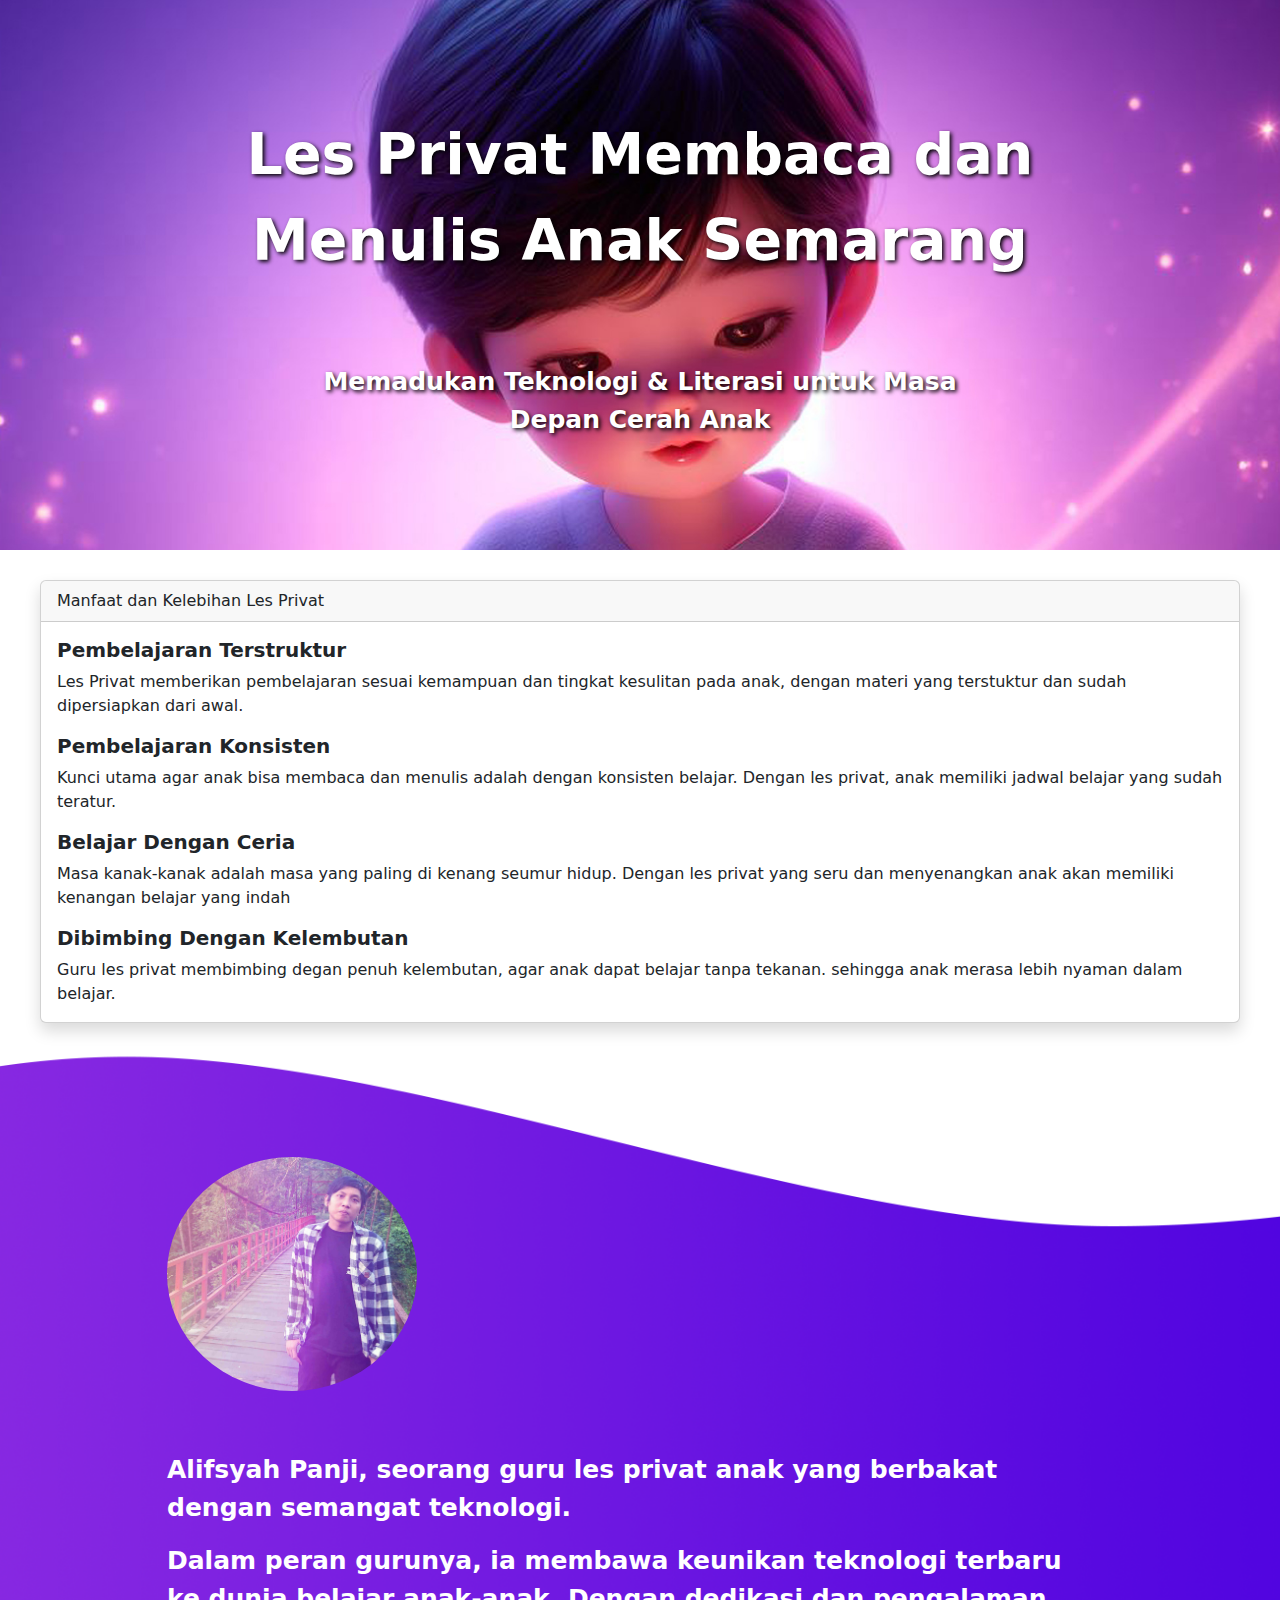
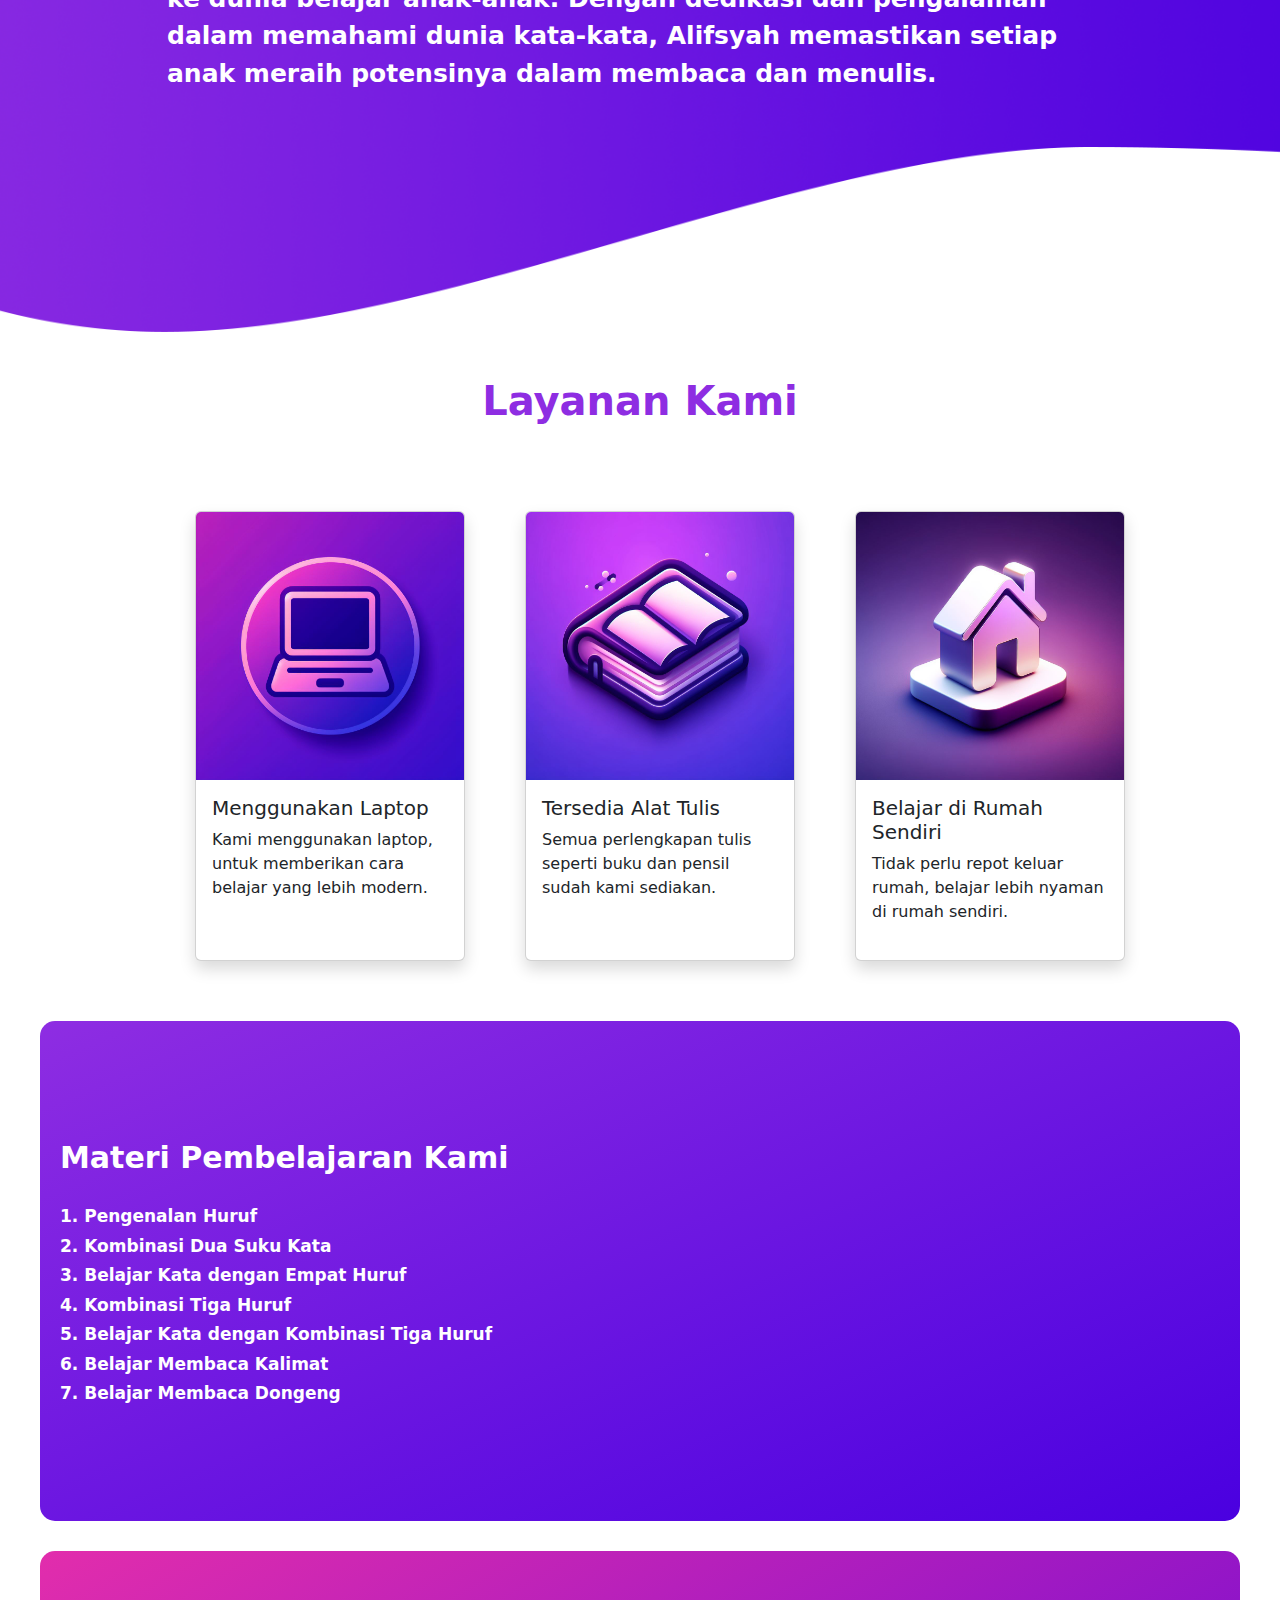
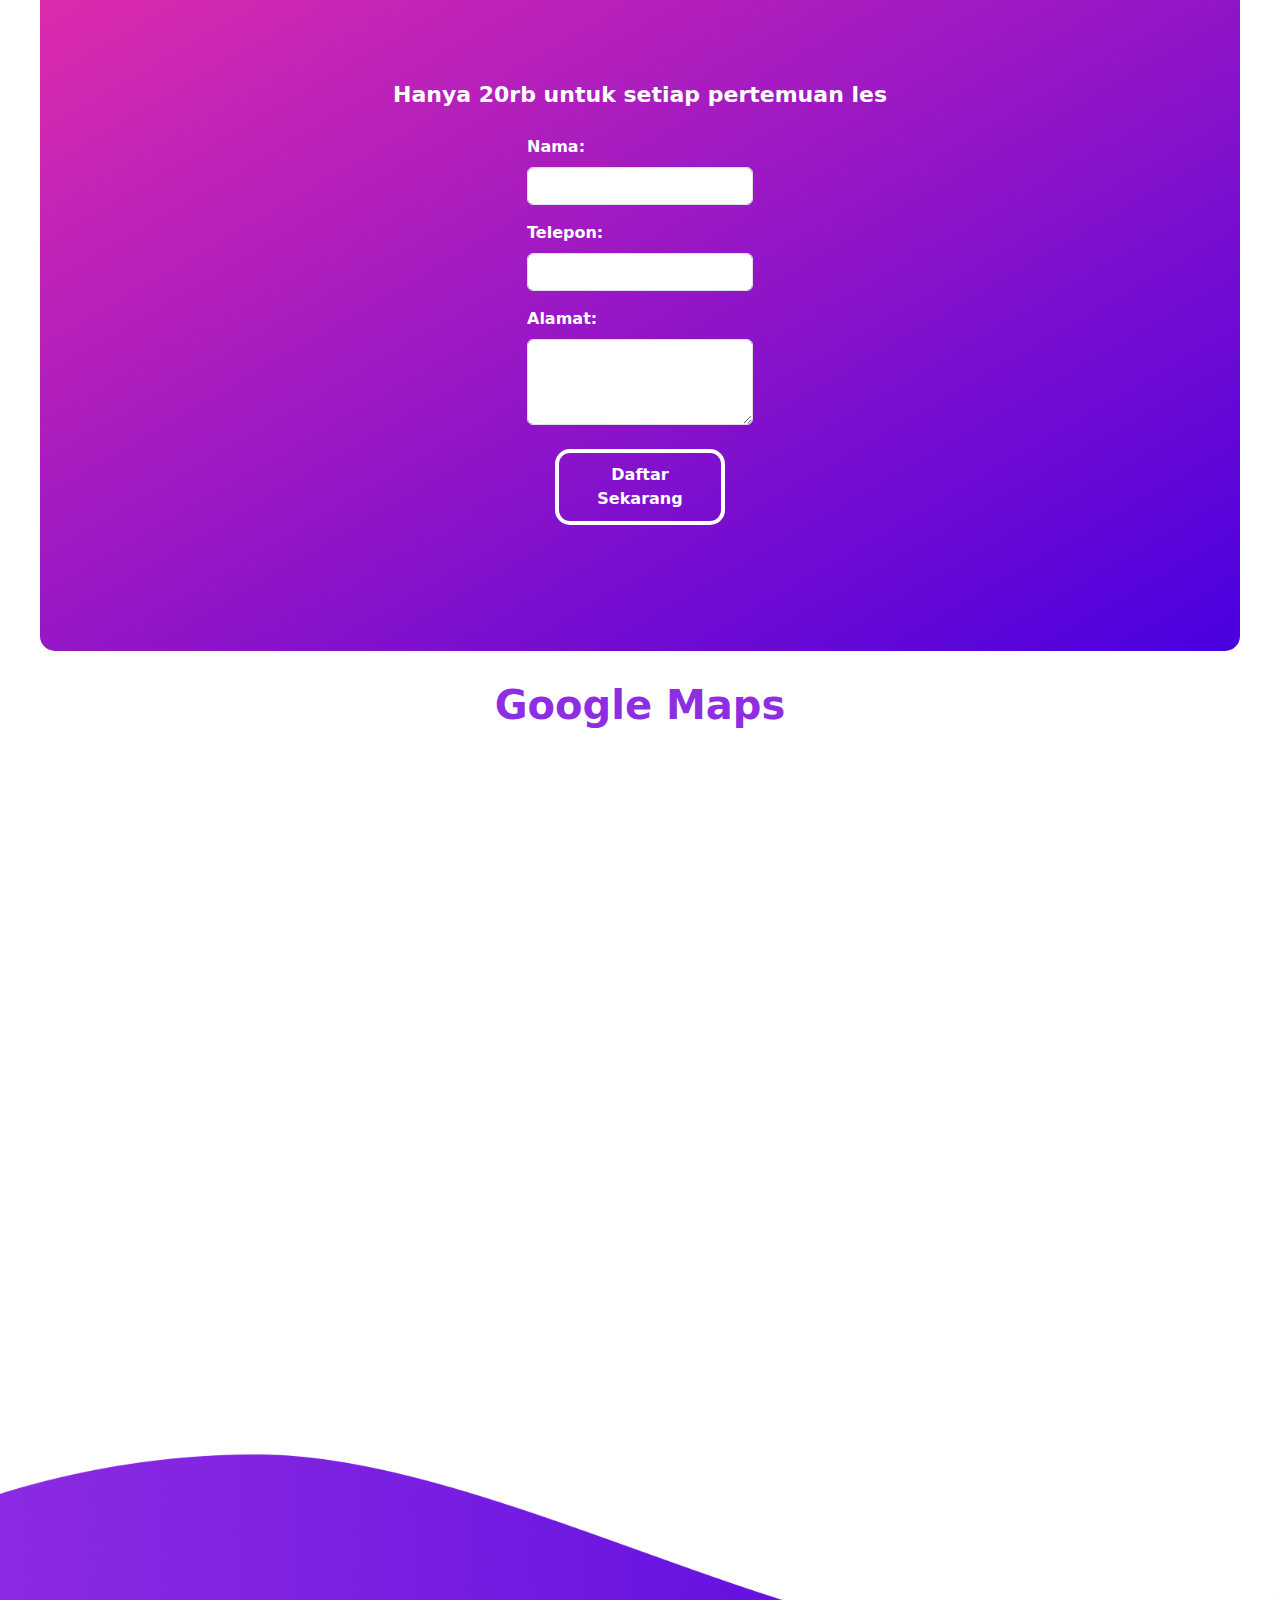
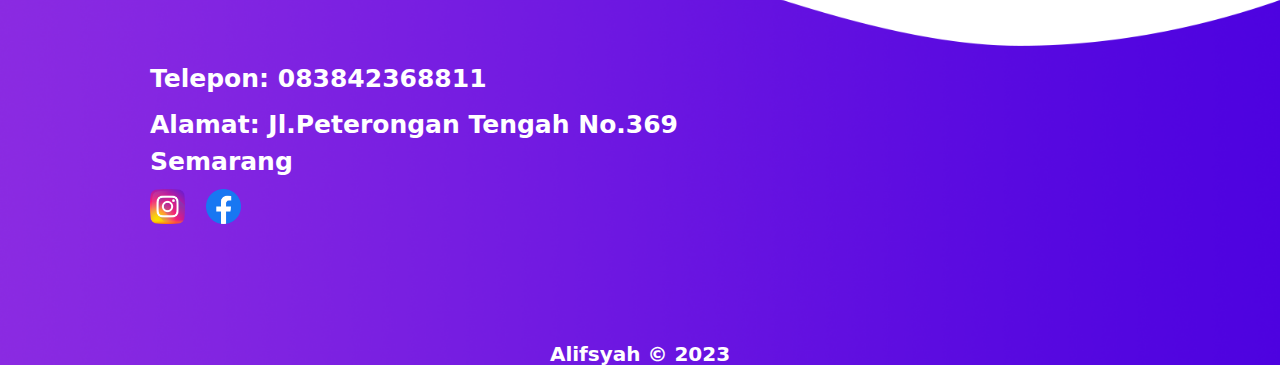
==== commit 9df2be5e: "Mengubah harga jadi 20rb" ====
--- a/index.html
+++ b/index.html
@@ -194,7 +194,7 @@
     <div class="d-flex justify-content-center">
         <div class="container-cta card-size">
             <div class="box-cta">
-                <div class="text-cta">Hanya 30rb untuk setiap pertemuan les</div>
+                <div class="text-cta">Hanya 20rb untuk setiap pertemuan les</div>
 
                 <form action="daftar.php" method="post">
                     <div class="mt-4">
